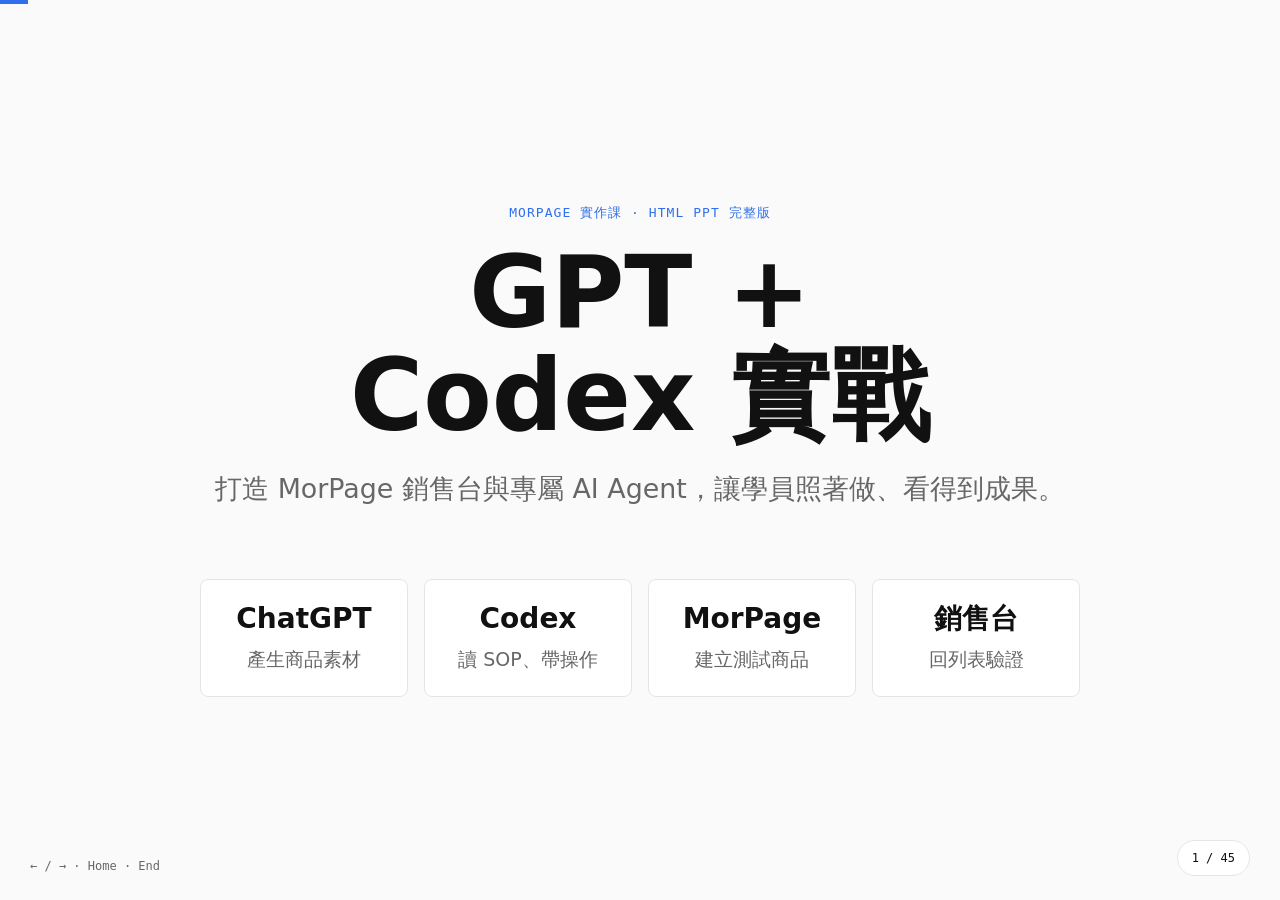
==== index.html @ 39e84d41 "Add MorPage AI agent course deck" ====
<!doctype html>
<html lang="zh-Hant-TW">
<head>
  <meta charset="utf-8" />
  <meta name="viewport" content="width=device-width, initial-scale=1" />
  <title>GPT + Codex 實戰：打造 MorPage 銷售台與專屬 AI Agent</title>
  <style>
    :root {
      --bg: #fafafa;
      --surface: #ffffff;
      --fg: #111111;
      --muted: #676767;
      --border: #e5e5e5;
      --accent: #2f6feb;
      --accent-soft: color-mix(in oklab, var(--accent), transparent 88%);
      --warn: #b45309;
      --warn-soft: #fff7ed;
      --danger: #dc2626;
      --success: #16803a;
      --font-display: "Inter", -apple-system, BlinkMacSystemFont, "Segoe UI", system-ui, sans-serif;
      --font-body: "Inter", -apple-system, BlinkMacSystemFont, "Segoe UI", system-ui, sans-serif;
      --font-mono: ui-monospace, "JetBrains Mono", "SF Mono", Menlo, monospace;
      --ease-standard: cubic-bezier(0.2, 0, 0, 1);
    }

    * { box-sizing: border-box; }
    html, body { margin: 0; height: 100%; }
    body {
      background: var(--bg);
      color: var(--fg);
      font-family: var(--font-body);
      font-size: 18px;
      line-height: 1.5;
      overflow: hidden;
      -webkit-font-smoothing: antialiased;
    }

    h1, h2, h3, p { margin-top: 0; }
    h1, h2, h3 { text-wrap: balance; letter-spacing: 0; }
    p, li { text-wrap: pretty; }

    #deck { position: fixed; inset: 0; }
    .slide {
      position: fixed;
      inset: 0;
      width: 100vw;
      height: 100vh;
      padding: clamp(38px, 5.4vw, 78px) clamp(46px, 6.8vw, 104px);
      display: flex;
      flex-direction: column;
      justify-content: center;
      overflow: hidden;
      background: var(--bg);
      color: var(--fg);
      opacity: 0;
      pointer-events: none;
      transform: translateX(100%);
      transition: transform 260ms var(--ease-standard), opacity 180ms var(--ease-standard);
    }
    .slide.is-active { opacity: 1; pointer-events: auto; transform: translateX(0); z-index: 1; }
    .slide.is-before { transform: translateX(-100%); }
    .slide.dark { background: var(--fg); color: var(--bg); }
    .slide.dark .lead, .slide.dark .muted, .slide.dark li { color: color-mix(in oklab, var(--bg), transparent 20%); }
    .slide.dark .plain-card, .slide.dark .step-box, .slide.dark .teacher-panel { background: color-mix(in oklab, var(--bg), transparent 92%); border-color: color-mix(in oklab, var(--bg), transparent 82%); }
    .slide.dark .plain-card h3, .slide.dark .step-box h3, .slide.dark .teacher-panel h3 { color: var(--bg); }
    .slide.dark .safety-strip { background: color-mix(in oklab, var(--bg), transparent 90%); color: var(--bg); border-color: color-mix(in oklab, var(--bg), transparent 74%); }

    .center { align-items: center; text-align: center; }
    .eyebrow {
      font-family: var(--font-mono);
      font-size: 13px;
      color: var(--accent);
      letter-spacing: 0.08em;
      text-transform: uppercase;
      margin-bottom: 18px;
    }
    .h-hero { font-size: clamp(54px, 7.8vw, 112px); line-height: 1.04; margin: 0 0 20px; font-weight: 760; max-width: 12ch; }
    .h-xl { font-size: clamp(42px, 5.2vw, 70px); line-height: 1.12; margin: 0 0 20px; font-weight: 740; max-width: 18ch; }
    .h-md { font-size: clamp(34px, 4vw, 52px); line-height: 1.16; margin: 0 0 20px; font-weight: 720; max-width: 20ch; }
    .lead { font-size: clamp(21px, 2.1vw, 30px); color: var(--muted); line-height: 1.55; max-width: 58ch; }
    .center .lead { margin-inline: auto; }

    .hero-flow { display: grid; grid-template-columns: repeat(4, minmax(120px, 1fr)); gap: 16px; width: min(880px, 100%); margin-top: 42px; }
    .plain-card, .step-box, .teacher-panel {
      background: var(--surface);
      border: 1px solid var(--border);
      border-radius: 8px;
      padding: 22px;
    }
    .plain-card h3, .step-box h3, .teacher-panel h3 { font-size: 28px; line-height: 1.2; margin-bottom: 10px; }
    .plain-card p, .step-box p, .teacher-panel p { color: var(--muted); margin: 0; font-size: 19px; }

    .three-grid { display: grid; grid-template-columns: repeat(3, minmax(0, 1fr)); gap: 28px; margin-top: 34px; }
    .two-grid { display: grid; grid-template-columns: repeat(2, minmax(0, 1fr)); gap: 34px; margin-top: 34px; }
    .four-grid { display: grid; grid-template-columns: repeat(4, minmax(0, 1fr)); gap: 18px; margin-top: 32px; }
    .flow-list { display: grid; grid-template-columns: repeat(5, minmax(0, 1fr)); gap: 16px; margin-top: 34px; }
    .flow-list .step-box { min-height: 170px; }
    .num { font-family: var(--font-mono); color: var(--accent); font-size: 14px; margin-bottom: 14px; display: block; }

    .screen-layout {
      display: grid;
      grid-template-columns: minmax(0, 1.28fr) minmax(340px, 0.72fr);
      gap: 36px;
      align-items: center;
      min-height: 0;
    }
    .screen-layout.compact { grid-template-columns: minmax(0, 1fr) minmax(340px, 0.86fr); }
    .screenshot-frame {
      background: var(--surface);
      border: 1px solid var(--border);
      border-radius: 8px;
      padding: 12px;
      height: min(72vh, 620px);
      display: flex;
      align-items: center;
      justify-content: center;
      box-shadow: 0 6px 20px color-mix(in oklab, var(--fg), transparent 93%);
      margin: 0;
    }
    .screenshot-frame img { max-width: 100%; max-height: 100%; object-fit: contain; display: block; }
    .teacher-panel { padding: 24px; }
    .teacher-panel h2 { font-size: clamp(30px, 3.4vw, 46px); line-height: 1.15; margin-bottom: 18px; }
    .teach-list { list-style: none; padding: 0; margin: 0; display: grid; gap: 13px; }
    .teach-list li {
      border-top: 1px solid var(--border);
      padding-top: 12px;
      color: var(--muted);
      font-size: 18px;
    }
    .teach-list strong { color: var(--fg); display: block; margin-bottom: 4px; }
    .slide.dark .teach-list strong { color: var(--bg); }
    .teach-list .warn strong { color: var(--warn); }
    .safety-strip {
      margin-top: 18px;
      border: 1px solid color-mix(in oklab, var(--warn), transparent 72%);
      background: var(--warn-soft);
      color: #7c2d12;
      border-radius: 8px;
      padding: 14px 16px;
      font-weight: 700;
    }

    .check-list { display: grid; gap: 14px; margin-top: 28px; max-width: 1000px; }
    .check-list li { list-style: none; border-top: 1px solid var(--border); padding-top: 13px; font-size: clamp(21px, 2.1vw, 29px); }
    .check-list strong { color: var(--accent); margin-right: 10px; font-family: var(--font-mono); font-size: 16px; }
    .quote { font-size: clamp(38px, 5vw, 70px); line-height: 1.16; max-width: 15ch; font-weight: 760; }
    .template-box {
      display: grid;
      grid-template-columns: 0.9fr 1.1fr;
      gap: 32px;
      align-items: start;
      margin-top: 28px;
    }
    .template-code {
      font-family: var(--font-mono);
      white-space: pre-wrap;
      background: var(--surface);
      border: 1px solid var(--border);
      border-radius: 8px;
      padding: 20px;
      font-size: 16px;
      line-height: 1.55;
      max-height: 64vh;
      overflow: hidden;
    }
    .slide.dark .template-code { background: color-mix(in oklab, var(--bg), transparent 92%); border-color: color-mix(in oklab, var(--bg), transparent 82%); color: var(--bg); }
    .notes { display: none; }

    .deck-counter {
      position: fixed;
      right: 30px;
      bottom: 24px;
      z-index: 10;
      background: var(--surface);
      border: 1px solid var(--border);
      border-radius: 999px;
      padding: 8px 14px;
      font-family: var(--font-mono);
      font-size: 12px;
      color: var(--fg);
    }
    .deck-hint {
      position: fixed;
      left: 30px;
      bottom: 25px;
      z-index: 10;
      color: var(--muted);
      font-family: var(--font-mono);
      font-size: 12px;
    }
    .deck-progress {
      position: fixed;
      top: 0;
      left: 0;
      height: 4px;
      width: 0;
      background: var(--accent);
      z-index: 10;
      transition: width 200ms var(--ease-standard);
    }

    @media (max-width: 900px) {
      .slide { padding: 32px 26px 62px; }
      .screen-layout, .screen-layout.compact { grid-template-columns: minmax(0, 1fr) minmax(230px, 0.86fr); gap: 16px; }
      .template-box { grid-template-columns: 1fr; gap: 18px; }
      .screenshot-frame { height: 58vh; }
      .three-grid { grid-template-columns: repeat(3, minmax(0, 1fr)); gap: 12px; }
      .two-grid, .four-grid, .flow-list, .hero-flow { grid-template-columns: repeat(2, minmax(0, 1fr)); gap: 12px; }
      .plain-card, .step-box, .teacher-panel { padding: 16px; }
      .plain-card h3, .step-box h3, .teacher-panel h3 { font-size: 22px; }
      .plain-card p, .step-box p, .teacher-panel p, .teach-list li { font-size: 16px; }
      .lead { font-size: 20px; }
      .h-hero { font-size: 52px; }
      .h-xl { font-size: 40px; }
      .h-md { font-size: 32px; }
    }
    @media (max-width: 620px), (max-height: 680px) {
      .slide { padding: 24px 26px 56px; }
      .eyebrow { margin-bottom: 10px; font-size: 11px; }
      .lead { font-size: 18px; line-height: 1.42; }
      .h-hero { font-size: 44px; line-height: 1.04; }
      .h-xl { font-size: 34px; line-height: 1.1; margin-bottom: 12px; }
      .h-md { font-size: 28px; line-height: 1.12; margin-bottom: 12px; }
      .three-grid, .two-grid, .four-grid, .flow-list, .hero-flow { gap: 10px; margin-top: 16px; }
      .plain-card, .step-box, .teacher-panel { padding: 13px; }
      .plain-card h3, .step-box h3, .teacher-panel h3 { font-size: 20px; margin-bottom: 6px; }
      .plain-card p, .step-box p, .teacher-panel p, .teach-list li { font-size: 14px; line-height: 1.38; }
      .check-list { gap: 8px; margin-top: 14px; }
      .check-list li { font-size: 18px; padding-top: 8px; }
      .template-code { font-size: 13px; line-height: 1.38; padding: 14px; max-height: 52vh; }
      .screen-layout, .screen-layout.compact { grid-template-columns: minmax(0, 1fr) minmax(220px, 0.9fr); gap: 12px; }
      .screenshot-frame { height: 62vh; padding: 8px; }
      .teach-list { gap: 8px; }
      .teach-list li { padding-top: 8px; }
      .safety-strip { margin-top: 10px; padding: 10px 12px; font-size: 14px; }
    }
    @media print {
      body { overflow: visible; }
      .slide { position: relative; opacity: 1; pointer-events: auto; transform: none; page-break-after: always; }
      .deck-counter, .deck-hint, .deck-progress { display: none; }
    }
  </style>
</head>
<body>
  <main id="deck" aria-live="polite"></main>
  <div class="deck-progress" id="deck-progress" aria-hidden="true"></div>
  <div class="deck-counter" id="deck-counter">1 / 45</div>
  <div class="deck-hint">← / → · Home · End</div>

  <script>
    const slides = [
      { kind: "hero", theme: "light center", label: "01 封面", eyebrow: "MorPage 實作課 · HTML PPT 完整版", title: "GPT + Codex 實戰", lead: "打造 MorPage 銷售台與專屬 AI Agent，讓學員照著做、看得到成果。", cards: [["ChatGPT", "產生商品素材"], ["Codex", "讀 SOP、帶操作"], ["MorPage", "建立測試商品"], ["銷售台", "回列表驗證"]], notes: ["先說明這是實作課，不是概念課。", "提醒學員今天會跟著畫面一步步操作。", "把 ChatGPT、Codex、MorPage 的分工先放進腦中。", "轉場到今天不做什麼，避免期待落差。"] },
      { kind: "concept", theme: "light", label: "02 今天不是 AI 初階課", eyebrow: "課程定位", title: "不是重講工具，是把 AI 放進銷售流程。", lead: "主辦方第一堂已教過 AI 基礎、提示詞、生圖、生影片與文件，本堂課要把 AI 放到一個能檢查的工作流程裡。", points: [["不重講基礎", "不再停留在「AI 是什麼」或「怎麼問問題」。"], ["進入實作流程", "用 GPT + Codex 協助完成 MorPage 測試商品流程。"], ["看得到結果", "每段操作都有成功標準，不靠感覺猜。"]], notes: ["降低學員焦慮：不用會寫程式。", "強調今天不是 AI 開發課。", "用「陪你完成流程」取代「學會技術」。", "轉場到今天完成後的成果。"] },
      { kind: "concept", theme: "dark center", label: "03 今天要完成什麼", eyebrow: "三個成果", title: "完成，不只是聽懂。", lead: "課後學員要能登入 Codex、讓 Codex 讀 MorPage SOP、完成一份自己的 Agent 工作流草稿。", points: [["登入 Codex", "知道從哪裡開始，能進到主畫面。"], ["讀 MorPage SOP", "讓 Codex 用腳本引導，而不是自己亂猜。"], ["草擬 Agent 工作流", "把今天流程轉成自己的助理雛形。"]], notes: ["這頁用完成感建立期待。", "三個成果由淺到深：登入、照 SOP、工作流。", "不承諾正式上線或自動成交。", "轉場到 Agent 名詞。"] },
      { kind: "table", theme: "light", label: "04 Agent 是什麼", eyebrow: "車子比喻", title: "先不用記英文，先記角色和工作方式。", rows: [["LLM", "燃料：提供思考與文字能力"], ["Agent", "車子：依任務不同，選不同工作助理"], ["Prompt", "導航：告訴它目的地與限制"], ["Tool", "工具箱：開瀏覽器、讀檔案、做動作"], ["Skill / SOP", "駕駛流程：照步驟，降低出錯"], ["Memory", "交接手冊：記住背景與偏好"], ["MorPage 腳本", "網站操作 SOP：今天實作的路線圖"]], notes: ["這頁不要深入技術。", "可以說我們不是拆引擎，是學會上路。", "MorPage 腳本就是今天的駕駛流程。", "轉場到 ChatGPT 與 Codex 分工。"] },
      { kind: "compare", theme: "light", label: "05 ChatGPT vs Codex", eyebrow: "分工觀念", title: "ChatGPT 像顧問，Codex 像工作助理。", leftTitle: "ChatGPT：幫你想", left: ["商品名稱", "文案與賣點", "銷售頁素材", "回覆草稿"], rightTitle: "Codex：陪你做", right: ["讀 SOP", "整理工作區", "開內建瀏覽器", "照流程驗證"], notes: ["用顧問和助理區分，不講模型細節。", "ChatGPT 先產素材，Codex 帶流程。", "不是哪個比較好，是用途不同。", "轉場到完整路線圖。"] },
      { kind: "flow", theme: "dark", label: "06 完整流程地圖", eyebrow: "今天的路線", title: "從商品想法，到回列表驗證。", steps: [["01", "先產素材", "商品想法 → GPT 產生商品素材。"], ["02", "交給 Codex", "Codex 讀 MorPage SOP，開啟內建瀏覽器。"], ["03", "學員操作", "登入 MorPage，由 Codex 引導建立測試商品。"], ["04", "人工確認", "確認後儲存，回列表驗證。"], ["05", "工作流", "把流程轉成自己的 Agent 草稿。"]], footer: "「追求目標目前不穩定」，本課程不列入正式操作教學。", notes: ["建立安全邊界：今天不是全自動。", "強調每段都要驗證。", "追求目標只提醒，不教操作。", "轉場到 Codex 下載。"] },
      { kind: "action", theme: "light", label: "07 Codex 下載", eyebrow: "操作 01", title: "Codex 下載", img: "01_codex_website_link.png", say: "先確認下載來源。", doText: "打開 Codex 官方下載頁。", success: "看到可下載的安裝檔。", caution: "不要下載來路不明的安裝檔。", notes: ["先讓學員確認網址與下載來源。", "不要急著執行任何不明檔案。", "成功標準是看到下載入口。", "轉場到選擇下載版本。"] },
      { kind: "action", theme: "light", label: "08 下載選擇", eyebrow: "操作 02", title: "選擇 Windows 下載", img: "02_download_choice.png", say: "Windows 學員選 Windows 安裝檔。", doText: "依自己的作業系統選擇下載。", success: "下載列或資料夾出現安裝檔。", caution: "Mac 與 Windows 畫面可能不同，跟自己的電腦選。", notes: ["提醒學員不要跟旁邊同學作業系統混淆。", "老師可口頭補充 Mac 版本差異。", "這頁只求成功下載。", "轉場到執行安裝檔。"] },
      { kind: "action", theme: "light", label: "09 執行安裝檔", eyebrow: "操作 03", title: "下載完成，點選 EXE", img: "03_download_complete_click_exe.png", say: "下載完成後才點安裝檔。", doText: "在瀏覽器下載列或下載資料夾點開 EXE。", success: "看到 Windows 安裝或儲存提示。", caution: "若瀏覽器擋下，先看清楚檔名與來源。", notes: ["這是很多初學者會卡住的地方。", "提醒學員可以從下載資料夾找。", "不要同時重複下載多份。", "轉場到儲存與安裝。"] },
      { kind: "action", theme: "light", label: "10 儲存與安裝", eyebrow: "操作 04", title: "點選存檔，開始安裝", img: "04_save_installer.png", say: "Windows 可能會要求確認存檔。", doText: "按下存檔，接著依畫面啟動安裝。", success: "看到安裝進度或 Codex 啟動畫面。", caution: "若有系統安全提示，先確認名稱再繼續。", notes: ["老師可以巡場協助 Windows 安全提示。", "這頁不用講太多系統設定。", "重點是讓學員完成安裝。", "轉場到安裝中畫面。"] },
      { kind: "action", theme: "light", label: "11 安裝進行中", eyebrow: "操作 05", title: "等待 Codex 安裝完成", img: "06_installing.png", say: "安裝時不要急著重複點。", doText: "等待安裝進度跑完。", success: "Codex 開啟或出現登入頁。", caution: "如果卡太久，再請助教協助檢查。", notes: ["讓學員知道等待是正常的。", "避免有人重複開啟多個安裝程式。", "成功標準是進入 Codex。", "轉場到 OAuth 登入。"] },
      { kind: "action", theme: "light", label: "12 ChatGPT OAuth 登入", eyebrow: "操作 06", title: "用 ChatGPT / OpenAI 帳號登入", img: "07_codex_login_page.png", say: "Codex 使用 ChatGPT / OpenAI 帳號登入。", doText: "點登入，完成 OAuth。", success: "看到 Codex 主畫面或登入成功頁。", caution: "密碼與驗證碼由本人輸入，不交給 AI。", notes: ["強調帳密由本人輸入。", "OAuth 是授權登入，不是把密碼給 Codex。", "若有驗證碼，讓學員自己處理。", "轉場到登入成功。"] },
      { kind: "action", theme: "light", label: "13 登入成功", eyebrow: "操作 07", title: "確認登入完成", img: "10_login_success.png", say: "登入後回到 Codex。", doText: "確認畫面顯示登入成功或可進入主畫面。", success: "能開始輸入第一句指令。", caution: "不要把登入畫面截圖分享給陌生人。", notes: ["這裡給學員一個小休息點。", "確認大家都已進入 Codex。", "下一步才開始說主畫面。", "轉場到 Codex 主畫面。"] },
      { kind: "action", theme: "light", label: "14 Codex 主畫面", eyebrow: "操作 08", title: "認識任務開始的位置", img: "11_codex_main_clean.png", say: "這裡是任務開始的地方。", doText: "輸入第一句測試指令。", success: "Codex 能用繁體中文回覆。", caution: "新聊天、專案、檔案位置要分清楚。", notes: ["把主畫面當成工作桌。", "不要急著介紹所有功能。", "先讓學員完成第一句測試。", "轉場到左側選單。"] },
      { kind: "action", theme: "light", label: "15 左側選單", eyebrow: "操作 09", title: "新聊天、搜尋、外掛、專案", img: "14_left_sidebar.png", say: "左側是管理工作的入口。", doText: "看見新聊天、搜尋、外掛程式、自動化、專案、設定。", success: "知道要開新任務時從哪裡開始。", caution: "今天不深入自動化與追求目標。", notes: ["只介紹和今天相關的入口。", "讓學員知道不是每個功能都要現場學。", "專案與檔案位置後面會用到。", "轉場到模型與速度。"] },
      { kind: "action", theme: "light", label: "16 模型與智慧功能", eyebrow: "操作 10", title: "模型、智慧功能與速度", img: "15_model_reasoning_speed_menu.png", say: "不同任務需要不同思考強度。", doText: "找到模型、智慧功能低/中/高/超高與快速模式。", success: "知道高智慧較慢，快速模式較快。", caution: "現場跟做以穩定與清楚為主，不追求最炫設定。", notes: ["用簡單比喻：思考越深，速度可能越慢。", "初學者不用糾結每個模型差異。", "建議今天用穩定設定。", "轉場到權限。"] },
      { kind: "action", theme: "light", label: "17 權限選擇", eyebrow: "操作 11", title: "權限越高，越需要確認", img: "17_permission_menu.png", say: "權限控制 Codex 能做多少事。", doText: "理解預設權限、自動審核、完整存取權的差異。", success: "知道哪些操作要停下來確認。", caution: "正式金流、刪除、匯出、真實訂單都不能自動放行。", safety: "高風險操作三原則：先停、先看、先確認。", notes: ["這頁是安全核心。", "權限不是越高越好，而是越要看清楚。", "請學員一起念安全三原則。", "轉場到追求目標限制。"] },
      { kind: "action", theme: "light", label: "18 追求目標不列入", eyebrow: "穩定性提醒", title: "追求目標目前不穩定", img: "33_goal_toggle_unavailable_or_unstable.png", say: "這個功能目前不列入正式操作教學。", doText: "今天改用聊天指令，把完整任務寫清楚。", success: "知道不用在現場設定追求目標。", caution: "若畫面出現「無法設定目標」，不要卡在這裡。", safety: "追求目標目前不穩定，不列入正式操作教學。", notes: ["把可能卡關的點先排除。", "不是學員做錯，是功能不穩定。", "我們用更穩的聊天指令完成任務。", "轉場到附加檔案。"] },
      { kind: "action", theme: "light", label: "19 新增照片和檔案", eyebrow: "操作 12", title: "先找到 MorPage SOP 檔案", img: "morpage_sop_desktop_file.png", say: "這個檔案就是今天要交給 Codex 的操作腳本。", doText: "在桌面或課堂資料夾找到「龍騰學院-MorPage-Codex-唯一整合版」。", success: "確認檔名正確，準備附加到 Codex。", caution: "只附加課堂提供的 MorPage SOP，不附加私人資料。", notes: ["這是從聊天變成工作流程的關鍵。", "先讓學員認得桌面上的 SOP 檔案。", "提醒不要亂附加個人檔案。", "轉場到選取腳本。"] },
      { kind: "action", theme: "light", label: "20 MorPage SOP 附加", eyebrow: "操作 13", title: "選取 MorPage SOP 腳本", img: "24_select_morpage_script_file.png", say: "MorPage SOP 是今天的網站操作路線圖。", doText: "在檔案視窗選取 MorPage 腳本。", success: "檔案附加到聊天框。", caution: "不要把客戶名單、訂單或個資檔案一起附上。", notes: ["明確說 MorPage SOP 附加的目的。", "SOP 讓 Codex 有固定步驟可跟。", "私人資料不要附上。", "轉場到送出檔案。"] },
      { kind: "action", theme: "light", label: "21 檔案附加後送出", eyebrow: "操作 14", title: "讓 Codex 讀取 SOP", img: "25_file_attached_processing.png", say: "檔案附加後要送出，Codex 才能讀。", doText: "確認檔案在聊天框，按送出。", success: "Codex 開始讀取或整理腳本。", caution: "若沒看到檔名，先不要送出。", notes: ["這頁處理初學者常見錯誤：選了但沒附上。", "讓學員確認檔名。", "成功是 Codex 開始回應腳本內容。", "轉場到輸入任務指令。"] },
      { kind: "prompt", theme: "dark", label: "22 輸入引導網站指令", eyebrow: "請學員貼上", title: "請引導我操作網站", code: "請根據這份 MorPage 操作腳本，引導我操作網站。\n請使用 Codex 內建瀏覽器開啟 MorPage 後台。\n所有儲存、刪除、匯出、正式金流、真實訂單處理前，都要先停下來讓我確認。", notes: ["這段指令是今天的安全護欄。", "一定要講出高風險操作前停下來。", "學員可以直接貼上，不需要自己改寫。", "轉場到內建瀏覽器。"] },
      { kind: "action", theme: "light", label: "23 Codex 讀取腳本", eyebrow: "操作 15", title: "確認 Codex 已讀到腳本", img: "29_attached_file_full_access_prompt.png", say: "Codex 會先理解 SOP，再開始操作。", doText: "看 Codex 是否摘要或提出下一步。", success: "Codex 能說出 MorPage 操作方向。", caution: "如果它想做高風險操作，先停下來確認。", notes: ["讓學員知道 Codex 不是直接亂按。", "讀檔後會先理解任務。", "若要求權限，先看清楚。", "轉場到開啟內建瀏覽器。"] },
      { kind: "action", theme: "light", label: "24 Codex 內建瀏覽器", eyebrow: "操作 16", title: "開啟 MorPage 後台", img: "30_morpage_open_in_codex_browser.png", say: "Codex 內建瀏覽器讓 AI 能看同一個網站畫面。", doText: "讓 Codex 開啟 MorPage 後台。", success: "MorPage 頁面出現在 Codex 右側或瀏覽器區。", caution: "登入帳密仍由本人輸入。", notes: ["強調這和一般 ChatGPT 最大差異之一。", "Codex 可以看流程，但帳密不給 AI。", "確認 MorPage 畫面已開。", "轉場到登入。"] },
      { kind: "action", theme: "light", label: "25 MorPage 登入", eyebrow: "MorPage 01", title: "登入 MorPage 後台", img: "34_morpage_login_page.png", say: "這一步由學員本人操作。", doText: "輸入帳號、密碼與必要驗證。", success: "成功進入 MorPage 後台。", caution: "密碼、驗證碼、雙重驗證不可交給 AI。", notes: ["這頁要講慢一點。", "帳密屬於安全邊界。", "Codex 可以提醒流程，但不能代填密碼。", "轉場到選擇商店。"] },
      { kind: "action", theme: "light", label: "26 選擇商店", eyebrow: "MorPage 02", title: "選擇今天使用的商店", img: "35_morpage_select_shop.png", say: "先確認進入的是課堂測試商店。", doText: "選擇指定商店。", success: "看到該商店的管理功能。", caution: "不要進到正式營運店做測試。", notes: ["確認商店名稱很重要。", "如果學員有多個商店，要選測試用。", "正式店不要做測試商品。", "轉場到商品管理。"] },
      { kind: "action", theme: "light", label: "27 商品管理入口", eyebrow: "MorPage 03", title: "進入商品管理", img: "36_morpage_product_menu_or_list.png", say: "商品管理是建立銷售台的第一個入口。", doText: "在選單找到商品管理或商品列表。", success: "看到商品列表或新增商品按鈕。", caution: "不要刪除既有商品。", notes: ["讓學員先找到入口，不急著填資料。", "若畫面不同，以商品管理或列表為關鍵字。", "刪除功能完全不碰。", "轉場到新增商品。"] },
      { kind: "prompt", theme: "dark", label: "28 測試商品資料", eyebrow: "請學員貼上", title: "建立一個測試商品", code: "商品編號：PHYS-001\n商品名稱：質感木紋桌面收納盒\n商品副標題：讓桌面更整齊，文具、小物與日常用品一盒收好\n商品說明：適合放置筆、便利貼、鑰匙、遙控器等桌面小物，木紋外觀簡約耐看，適合辦公桌、書桌與玄關使用。\n規格名稱：顏色\n規格選項：淺木色、深木色\n售價：680\n原價：880\n淺木色庫存：20\n深木色庫存：15\n請先填入資料，不要直接儲存。儲存前請摘要即將送出的欄位，等我確認。", notes: ["這段是商品上架練習資料。", "強調測試商品，不碰正式金流。", "最後兩句是安全重點：先填，不直接儲存。", "轉場到基本資料。"] },
      { kind: "action", theme: "light", label: "29 商品基本資料", eyebrow: "MorPage 04", title: "填商品基本資料", img: "38_morpage_product_basic_fields.png", say: "先填最容易檢查的欄位。", doText: "填商品編號、名稱、副標題與基本分類欄位。", success: "商品基本資料與提示詞一致。", caution: "不要把正式品牌或客戶資料當測試資料。", notes: ["商品基本資料是第一個檢查點。", "讓 Codex 填資料後，學員自己看一次。", "若欄位名稱不同，以內容對應為主。", "轉場到圖片與說明。"] },
      { kind: "action", theme: "light", label: "30 圖片與說明", eyebrow: "MorPage 05", title: "商品圖片與說明", img: "41_morpage_product_image_and_description.png", say: "圖片由學員手動上傳，AI 不代處理私人素材。", doText: "手動上傳測試圖片，填商品說明。", success: "圖片顯示正常，說明文字清楚。", caution: "不要上傳含個資、授權不明或正式素材。", notes: ["圖片是安全與授權敏感點。", "AI 可以提醒位置，但學員自己選檔。", "商品說明要能讓客戶看懂。", "轉場到規格欄位。"] },
      { kind: "action", theme: "light", label: "31 規格設定", eyebrow: "MorPage 06", title: "建立規格名稱", img: "38b_morpage_product_spec_fields.png", say: "規格讓客戶能選擇商品變體。", doText: "輸入規格名稱：顏色。", success: "畫面出現顏色規格欄位。", caution: "規格名稱要短、清楚、客戶看得懂。", notes: ["先填規格名稱，不急著填價格。", "顏色是簡單好理解的範例。", "讓學員知道規格會影響庫存。", "轉場到規格選項。"] },
      { kind: "action", theme: "light", label: "32 規格選項", eyebrow: "MorPage 07", title: "填規格選項", img: "38c_morpage_product_variation_option.png", say: "每個選項都要能對應到價格與庫存。", doText: "輸入淺木色、深木色。", success: "兩個選項都出現在規格清單。", caution: "不要建立過多選項，初學練習先簡單。", notes: ["規格選項要和前面商品資料一致。", "若系統要求新增一列，依畫面操作。", "確認兩個選項都存在。", "轉場到價格庫存。"] },
      { kind: "action", theme: "light", label: "33 價格庫存", eyebrow: "MorPage 08", title: "填價格與庫存", img: "39_40_morpage_price_and_stock_fields.png", say: "價格與庫存是儲存前一定要核對的欄位。", doText: "填售價 680、原價 880、庫存 20 與 15。", success: "每個規格都有正確價格與庫存。", caution: "正式商品價格不可由 AI 自動決定。", notes: ["價格是高風險欄位之一。", "測試資料可以跟做，正式商品要人工確認。", "提醒不要少填某個規格庫存。", "轉場到儲存前確認。"] },
      { kind: "action", theme: "light", label: "34 儲存前人工確認", eyebrow: "MorPage 09", title: "儲存前請 Codex 摘要", img: "42_morpage_save_button_with_codex_confirmation.png", say: "按儲存前一定要停下來。", doText: "請 Codex 摘要即將送出的欄位，再由學員確認。", success: "摘要內容與畫面欄位一致。", caution: "未確認前不要按儲存。", safety: "高風險操作三原則：先停、先看、先確認。", notes: ["這是整堂課最重要的安全動作。", "讓學員養成送出前摘要。", "老師可示範如何讀摘要。", "轉場到列表驗證。"] },
      { kind: "action", theme: "light", label: "35 儲存後列表驗證", eyebrow: "MorPage 10", title: "回列表驗證", img: "45_morpage_product_list_verify.png", say: "完成不是按儲存，而是儲存後能驗證。", doText: "回到商品列表，搜尋或查看測試商品。", success: "看到商品名稱、編號、價格或狀態正確。", caution: "如果找不到商品，先檢查是否真的儲存成功。", notes: ["把驗證當成工作流程的一部分。", "不是做完就關掉。", "列表上能看到才算完成。", "轉場到銷售頁管理入口。"] },
      { kind: "action", theme: "light", label: "36 銷售頁管理入口", eyebrow: "MorPage 11", title: "找到銷售頁管理", img: "46_morpage_sales_page_management.png", say: "銷售台不只商品，還要知道銷售頁入口。", doText: "在後台找到銷售頁管理。", success: "看到銷售頁列表或管理入口。", caution: "今天只看入口，不填銷售頁表單。", notes: ["這頁延伸銷售台概念。", "不進入複雜銷售頁表單。", "讓學員知道下一步在哪裡。", "轉場到建立入口。"] },
      { kind: "action", theme: "light", label: "37 建立銷售頁入口", eyebrow: "MorPage 12", title: "看到建立銷售頁按鈕", img: "47_morpage_sales_page_create_button.png", say: "確認入口存在即可。", doText: "找到新增或建立銷售頁按鈕。", success: "知道未來要從哪裡建立銷售頁。", caution: "不使用銷售頁表單截圖 48，不在本堂細填。", notes: ["這頁明確說今天跳過表單。", "避免課程時間被新流程拉走。", "把重點拉回商品上架與驗證。", "轉場到檢查清單。"] },
      { kind: "check", theme: "dark", label: "38 MorPage 銷售台檢查清單", eyebrow: "驗證清單", title: "商品存在，不代表銷售台已準備好。", items: ["商品是否已建立", "商品名稱與編號是否正確", "圖片是否需要人工確認", "商品說明是否清楚", "規格是否完整", "價格與庫存是否正確", "是否需要建立銷售頁", "哪些地方上架前一定要人工確認"], notes: ["這頁把操作轉成檢查表。", "讓學員知道銷售台是一組流程。", "每項都可以請 Codex 協助檢查。", "轉場到 AI 可以做什麼。"] },
      { kind: "check", theme: "light", label: "39 AI 可以協助", eyebrow: "能力邊界", title: "AI 最適合協助流程，不是替你亂按。", items: ["開頁面與找入口", "引導流程與填測試資料", "檢查欄位是否漏填", "摘要即將送出的內容", "儲存後讀回驗證", "整理下一次可重複使用的 SOP"], notes: ["讓學員看到 AI 的實用價值。", "重點是會停、會問、會驗證。", "AI 不是拿來亂點網站。", "轉場到不能交給 AI 的事。"] },
      { kind: "check", theme: "light", label: "40 一定要人工確認", eyebrow: "安全邊界", title: "這些事，不交給 AI 自動處理。", items: ["密碼與驗證碼", "正式金流設定", "正式刪除與正式匯出", "真實訂單處理", "客戶個資下載", "法律、稅務與合約判斷", "未確認的對外公開內容"], footer: "高風險操作三原則：先停、先看、先確認。", notes: ["這頁需要重複安全邊界。", "正式金流、刪除、匯出都不能放行。", "客戶個資要特別提醒。", "轉場到 Agent 工作流。"] },
      { kind: "concept", theme: "dark", label: "41 專屬 AI Agent 工作流", eyebrow: "第二大段", title: "不是開發 Agent，而是設計你的任務流程。", lead: "把工作拆成輸入、SOP、AI 可以做的事、AI 不能做的事、人工確認點與最後輸出。", points: [["商品上架 Agent", "協助整理商品素材、填測試欄位、儲存前摘要。"], ["銷售頁檢查 Agent", "依清單檢查文字、圖片、價格、CTA。"], ["客戶回覆 Agent", "整理訊息、草擬回覆，但不自動送出。"]], notes: ["把焦點從工具轉成流程設計。", "學員不用會開發。", "只要能描述任務，AI 就比較能幫忙。", "轉場到更多範例。"] },
      { kind: "concept", theme: "light", label: "42 Agent 範例方向", eyebrow: "可選題目", title: "從你每天重複做的工作開始。", lead: "不要一開始就做很大的全自動系統，先選一個小而常發生的流程。", points: [["社群內容 Agent", "把商品賣點轉成貼文、短影音腳本與標題。"], ["課程招生 Agent", "整理課程亮點、FAQ、私訊回覆草稿。"], ["行政整理 Agent", "整理文件、會議記錄、待辦清單。"], ["收支整理輔助 Agent", "協助分類資料，但不做稅務判斷。"]], notes: ["鼓勵學員選小流程。", "每個範例都要有人工確認。", "不要一開始追求全自動。", "轉場到模板。"] },
      { kind: "template", theme: "light", label: "43 Agent 工作流模板", eyebrow: "學員填寫", title: "我的專屬 AI Agent 工作流", code: "# Agent 名稱\n\n## 它主要幫我完成什麼任務\n\n## 我會提供哪些資料\n\n## 它要照什麼 SOP 做事\n\n## 它可以幫我做什麼\n\n## 它不能幫我做什麼\n\n## 哪些地方一定要人工確認\n\n## 最後輸出格式", notes: ["這頁就是學員要填的模板。", "可以先填一個最小版本。", "一定要填不能做什麼與人工確認。", "轉場到實作時間。"] },
      { kind: "check", theme: "dark", label: "44 學員實作時間與常見卡關", eyebrow: "現場操作", title: "卡住時，先回到流程。", items: ["找不到檔案：回到工作區或下載資料夾", "Codex 沒讀到 SOP：確認檔案有附加並送出", "MorPage 畫面不同：找同義入口，例如商品管理、商品列表", "不確定能不能按：先停下來問老師", "儲存後找不到：回列表搜尋商品名稱或編號"], notes: ["這頁是助教巡場時的共同語言。", "把卡關分成檔案、SOP、頁面、權限、驗證。", "不確定就停，這是正確行為。", "轉場到成果檢查表。"] },
      { kind: "check", theme: "light", label: "45 今日成果檢查表", eyebrow: "收尾", title: "今天完成什麼？", items: ["能登入 Codex", "能說出 ChatGPT 與 Codex 差異", "能附加 MorPage SOP 腳本", "能讓 Codex 引導操作 MorPage", "完成測試商品建立流程", "知道哪些操作不能交給 AI", "完成一份自己的 Agent 工作流草稿"], footer: "回家作業：選一個自己的重複工作，把它寫成 Agent 工作流模板。", notes: ["用檢查表收斂成果。", "提醒大家今天已經完成一個流程。", "回家作業要小而具體。", "最後再次提醒安全三原則。"] }
    ];

    function esc(text) {
      return String(text ?? "").replace(/[&<>"']/g, c => ({ "&": "&amp;", "<": "&lt;", ">": "&gt;", "\"": "&quot;", "'": "&#39;" }[c]));
    }
    function notesHtml(notes) {
      return `<aside class="notes">${(notes || []).map(line => `<p>${esc(line)}</p>`).join("")}</aside>`;
    }
    function cardGrid(cards) {
      return `<div class="hero-flow">${cards.map(([h, p]) => `<div class="plain-card"><h3>${esc(h)}</h3><p>${esc(p)}</p></div>`).join("")}</div>`;
    }
    function pointsGrid(points) {
      const klass = points.length === 4 ? "four-grid" : points.length === 2 ? "two-grid" : "three-grid";
      return `<div class="${klass}">${points.map(([h, p]) => `<div class="plain-card"><h3>${esc(h)}</h3><p>${esc(p)}</p></div>`).join("")}</div>`;
    }
    function slideInner(s) {
      if (s.kind === "hero") {
        return `<p class="eyebrow">${esc(s.eyebrow)}</p><h1 class="h-hero">${esc(s.title)}</h1><p class="lead">${esc(s.lead)}</p>${cardGrid(s.cards || [])}`;
      }
      if (s.kind === "concept") {
        return `<p class="eyebrow">${esc(s.eyebrow)}</p><h2 class="h-xl">${esc(s.title)}</h2><p class="lead">${esc(s.lead)}</p>${pointsGrid(s.points || [])}`;
      }
      if (s.kind === "table") {
        return `<p class="eyebrow">${esc(s.eyebrow)}</p><h2 class="h-md">${esc(s.title)}</h2><div class="check-list">${s.rows.map(([h, p], i) => `<li><strong>${String(i + 1).padStart(2, "0")}</strong>${esc(h)}：${esc(p)}</li>`).join("")}</div>`;
      }
      if (s.kind === "compare") {
        return `<p class="eyebrow">${esc(s.eyebrow)}</p><h2 class="h-md">${esc(s.title)}</h2><div class="two-grid"><div class="plain-card"><h3>${esc(s.leftTitle)}</h3><ul>${s.left.map(x => `<li>${esc(x)}</li>`).join("")}</ul></div><div class="plain-card"><h3>${esc(s.rightTitle)}</h3><ul>${s.right.map(x => `<li>${esc(x)}</li>`).join("")}</ul></div></div>`;
      }
      if (s.kind === "flow") {
        return `<p class="eyebrow">${esc(s.eyebrow)}</p><h2 class="h-md">${esc(s.title)}</h2><div class="flow-list">${s.steps.map(([n, h, p]) => `<div class="step-box"><span class="num">${esc(n)}</span><h3>${esc(h)}</h3><p>${esc(p)}</p></div>`).join("")}</div>${s.footer ? `<div class="safety-strip">${esc(s.footer)}</div>` : ""}`;
      }
      if (s.kind === "action") {
        return `<div class="screen-layout"><figure class="screenshot-frame"><img src="assets/screenshots/${esc(s.img)}" alt="${esc(s.title)}截圖" /></figure><div class="teacher-panel"><p class="eyebrow">${esc(s.eyebrow)}</p><h2>${esc(s.title)}</h2><ul class="teach-list"><li><strong>老師說</strong><span>${esc(s.say)}</span></li><li><strong>學員做</strong><span>${esc(s.doText)}</span></li><li><strong>成功標準</strong><span>${esc(s.success)}</span></li><li class="warn"><strong>注意事項</strong><span>${esc(s.caution)}</span></li></ul>${s.safety ? `<div class="safety-strip">${esc(s.safety)}</div>` : ""}</div></div>`;
      }
      if (s.kind === "prompt" || s.kind === "template") {
        return `<p class="eyebrow">${esc(s.eyebrow)}</p><h2 class="h-md">${esc(s.title)}</h2><div class="template-box"><p class="lead">${s.kind === "prompt" ? "請學員直接貼上或依自己的商品資料替換。重點是把限制寫清楚。" : "請學員照模板填寫，先完成一個可交辦、可檢查的小流程。"}</p><pre class="template-code">${esc(s.code)}</pre></div>`;
      }
      if (s.kind === "check") {
        return `<p class="eyebrow">${esc(s.eyebrow)}</p><h2 class="h-md">${esc(s.title)}</h2><ul class="check-list">${s.items.map((x, i) => `<li><strong>${String(i + 1).padStart(2, "0")}</strong>${esc(x)}</li>`).join("")}</ul>${s.footer ? `<div class="safety-strip">${esc(s.footer)}</div>` : ""}`;
      }
      return "";
    }

    const deck = document.getElementById("deck");
    deck.innerHTML = slides.map((s, i) => {
      const classes = ["slide"].concat((s.theme || "light").split(" "));
      return `<section class="${classes.join(" ")}" data-screen-label="${esc(s.label)}" aria-hidden="true">${slideInner(s)}${notesHtml(s.notes)}</section>`;
    }).join("");

    (function () {
      const els = Array.from(document.querySelectorAll(".slide"));
      const counter = document.getElementById("deck-counter");
      const progress = document.getElementById("deck-progress");
      const KEY = "morpage-full-deck-pos";
      let active = 0;
      function setActive(i) {
        active = Math.max(0, Math.min(els.length - 1, i));
        els.forEach((slide, index) => {
          slide.classList.toggle("is-active", index === active);
          slide.classList.toggle("is-before", index < active);
          slide.setAttribute("aria-hidden", index === active ? "false" : "true");
        });
        counter.textContent = `${active + 1} / ${els.length}`;
        progress.style.width = `${((active + 1) / els.length) * 100}%`;
        try { localStorage.setItem(KEY, String(active)); } catch (_) {}
      }
      function onKey(e) {
        const t = e.target;
        if (t && (t.tagName === "INPUT" || t.tagName === "TEXTAREA")) return;
        if (e.key === "ArrowRight" || e.key === " " || e.key === "PageDown") { e.preventDefault(); setActive(active + 1); }
        else if (e.key === "ArrowLeft" || e.key === "PageUp") { e.preventDefault(); setActive(active - 1); }
        else if (e.key === "Home") { e.preventDefault(); setActive(0); }
        else if (e.key === "End") { e.preventDefault(); setActive(els.length - 1); }
      }
      window.addEventListener("keydown", onKey, true);
      document.body.setAttribute("tabindex", "-1");
      document.body.style.outline = "none";
      document.addEventListener("mousedown", () => { try { window.focus(); document.body.focus({ preventScroll: true }); } catch (_) {} });
      try {
        const saved = parseInt(localStorage.getItem(KEY) || "0", 10);
        setActive(Number.isFinite(saved) ? saved : 0);
      } catch (_) {
        setActive(0);
      }
    })();
  </script>
</body>
</html>
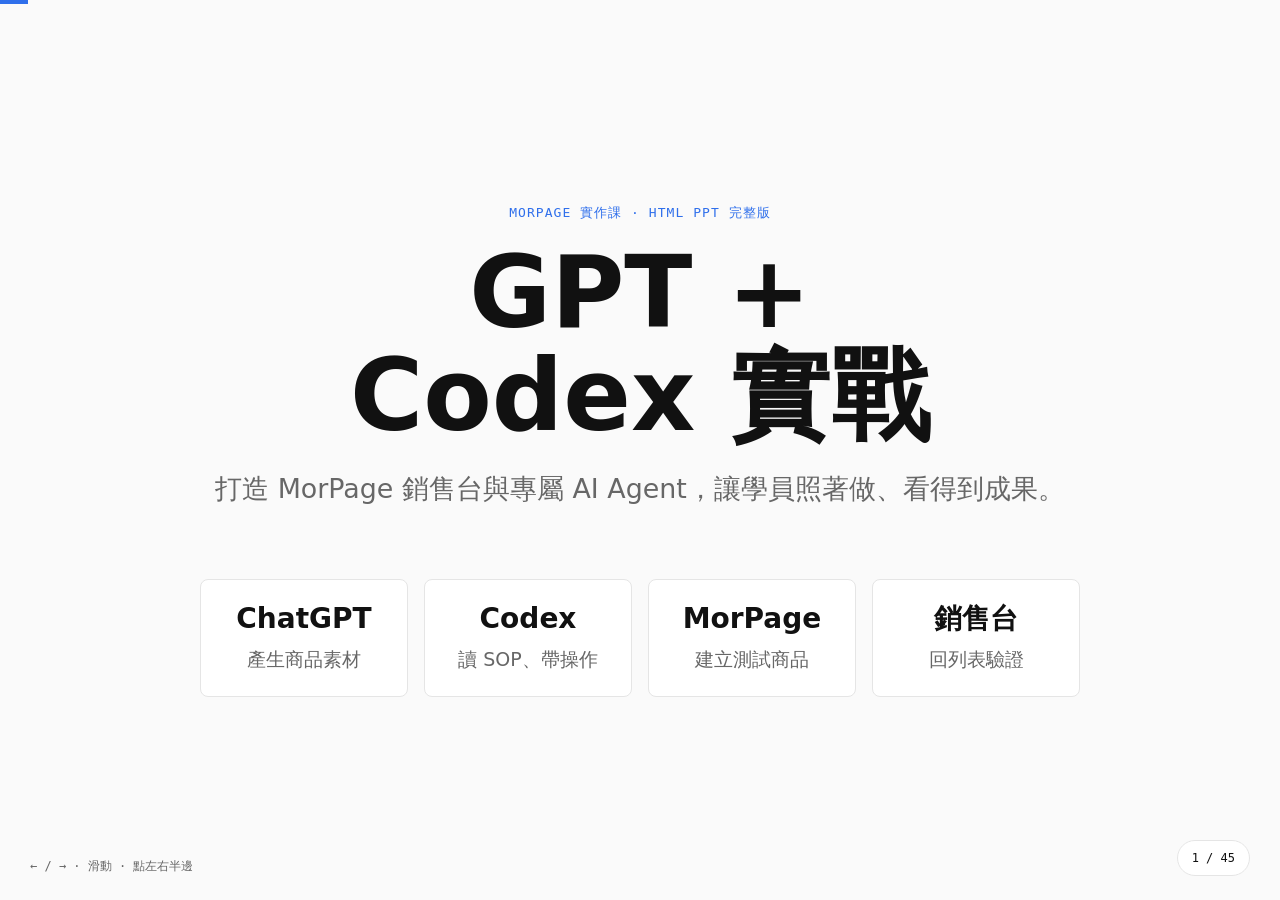
==== commit b87e8ea5: "Add mobile swipe navigation" ====
--- a/index.html
+++ b/index.html
@@ -32,6 +32,8 @@
       font-size: 18px;
       line-height: 1.5;
       overflow: hidden;
+      touch-action: manipulation;
+      user-select: none;
       -webkit-font-smoothing: antialiased;
     }
 
@@ -245,7 +247,7 @@
   <main id="deck" aria-live="polite"></main>
   <div class="deck-progress" id="deck-progress" aria-hidden="true"></div>
   <div class="deck-counter" id="deck-counter">1 / 45</div>
-  <div class="deck-hint">← / → · Home · End</div>
+  <div class="deck-hint">← / → · 滑動 · 點左右半邊</div>
 
   <script>
     const slides = [
@@ -368,7 +370,41 @@
         else if (e.key === "Home") { e.preventDefault(); setActive(0); }
         else if (e.key === "End") { e.preventDefault(); setActive(els.length - 1); }
       }
+      let touchStartX = 0;
+      let touchStartY = 0;
+      let touchStartTime = 0;
+      function beginTouch(x, y) {
+        touchStartX = x;
+        touchStartY = y;
+        touchStartTime = Date.now();
+      }
+      function finishTouch(x, y) {
+        const dx = x - touchStartX;
+        const dy = y - touchStartY;
+        const elapsed = Date.now() - touchStartTime;
+        if (Math.abs(dx) > 46 && Math.abs(dx) > Math.abs(dy) * 1.25) {
+          setActive(active + (dx < 0 ? 1 : -1));
+          return;
+        }
+        if (Math.abs(dx) < 12 && Math.abs(dy) < 12 && elapsed < 420) {
+          setActive(active + (x > window.innerWidth / 2 ? 1 : -1));
+        }
+      }
       window.addEventListener("keydown", onKey, true);
+      window.addEventListener("touchstart", (e) => {
+        if (e.touches.length === 1) beginTouch(e.touches[0].clientX, e.touches[0].clientY);
+      }, { passive: true });
+      window.addEventListener("touchend", (e) => {
+        if (e.changedTouches.length === 1) finishTouch(e.changedTouches[0].clientX, e.changedTouches[0].clientY);
+      }, { passive: true });
+      window.addEventListener("pointerdown", (e) => {
+        if (e.pointerType === "mouse" && e.button !== 0) return;
+        beginTouch(e.clientX, e.clientY);
+      }, true);
+      window.addEventListener("pointerup", (e) => {
+        if (e.pointerType === "mouse" && e.button !== 0) return;
+        finishTouch(e.clientX, e.clientY);
+      }, true);
       document.body.setAttribute("tabindex", "-1");
       document.body.style.outline = "none";
       document.addEventListener("mousedown", () => { try { window.focus(); document.body.focus({ preventScroll: true }); } catch (_) {} });
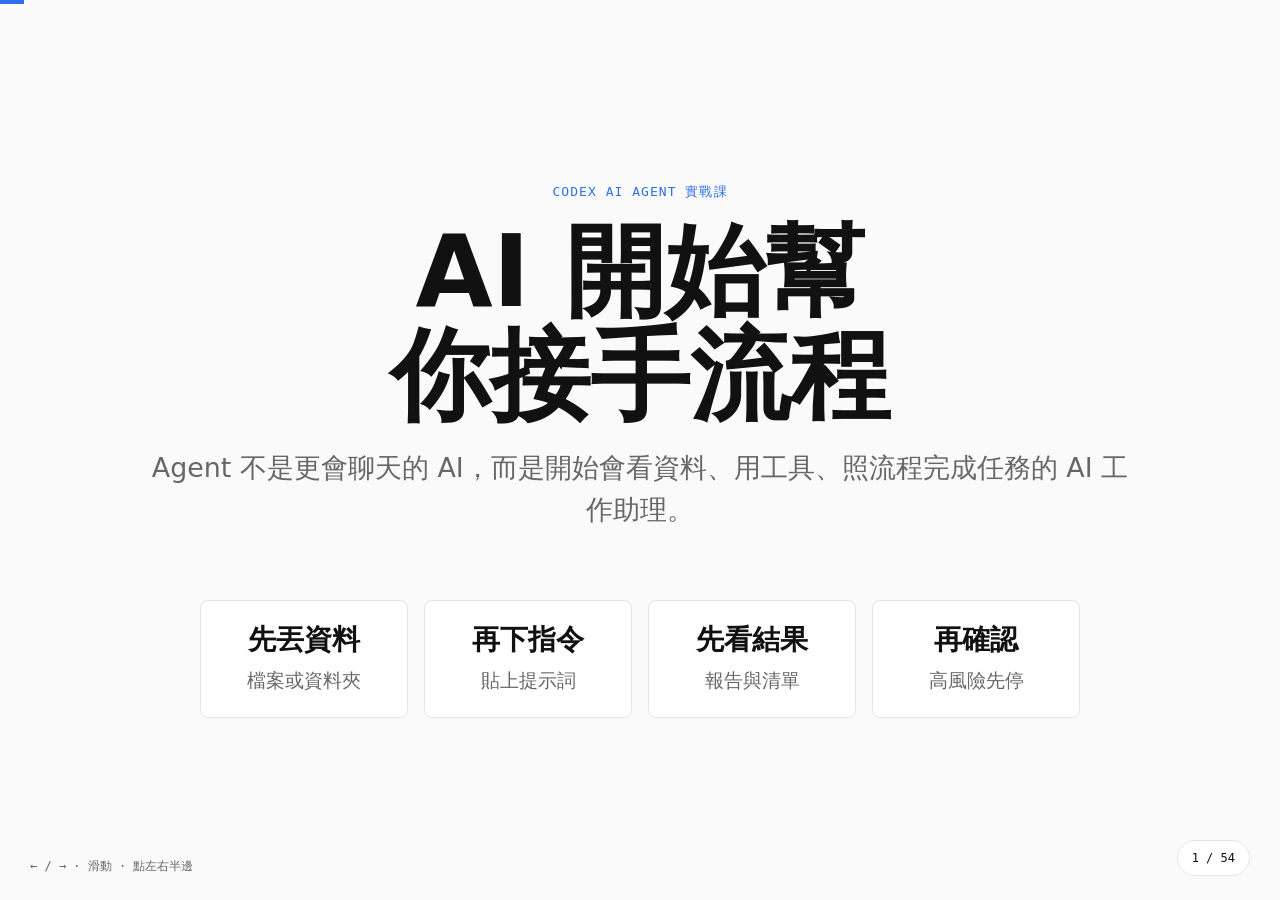
==== commit 931c9432: "Update Codex AI Agent course deck" ====
--- a/index.html
+++ b/index.html
@@ -3,7 +3,7 @@
 <head>
   <meta charset="utf-8" />
   <meta name="viewport" content="width=device-width, initial-scale=1" />
-  <title>GPT + Codex 實戰：打造 MorPage 銷售台與專屬 AI Agent</title>
+  <title>Codex AI Agent 電腦工作助理實戰</title>
   <style>
     :root {
       --bg: #fafafa;
@@ -251,52 +251,1087 @@
 
   <script>
     const slides = [
-      { kind: "hero", theme: "light center", label: "01 封面", eyebrow: "MorPage 實作課 · HTML PPT 完整版", title: "GPT + Codex 實戰", lead: "打造 MorPage 銷售台與專屬 AI Agent，讓學員照著做、看得到成果。", cards: [["ChatGPT", "產生商品素材"], ["Codex", "讀 SOP、帶操作"], ["MorPage", "建立測試商品"], ["銷售台", "回列表驗證"]], notes: ["先說明這是實作課，不是概念課。", "提醒學員今天會跟著畫面一步步操作。", "把 ChatGPT、Codex、MorPage 的分工先放進腦中。", "轉場到今天不做什麼，避免期待落差。"] },
-      { kind: "concept", theme: "light", label: "02 今天不是 AI 初階課", eyebrow: "課程定位", title: "不是重講工具，是把 AI 放進銷售流程。", lead: "主辦方第一堂已教過 AI 基礎、提示詞、生圖、生影片與文件，本堂課要把 AI 放到一個能檢查的工作流程裡。", points: [["不重講基礎", "不再停留在「AI 是什麼」或「怎麼問問題」。"], ["進入實作流程", "用 GPT + Codex 協助完成 MorPage 測試商品流程。"], ["看得到結果", "每段操作都有成功標準，不靠感覺猜。"]], notes: ["降低學員焦慮：不用會寫程式。", "強調今天不是 AI 開發課。", "用「陪你完成流程」取代「學會技術」。", "轉場到今天完成後的成果。"] },
-      { kind: "concept", theme: "dark center", label: "03 今天要完成什麼", eyebrow: "三個成果", title: "完成，不只是聽懂。", lead: "課後學員要能登入 Codex、讓 Codex 讀 MorPage SOP、完成一份自己的 Agent 工作流草稿。", points: [["登入 Codex", "知道從哪裡開始，能進到主畫面。"], ["讀 MorPage SOP", "讓 Codex 用腳本引導，而不是自己亂猜。"], ["草擬 Agent 工作流", "把今天流程轉成自己的助理雛形。"]], notes: ["這頁用完成感建立期待。", "三個成果由淺到深：登入、照 SOP、工作流。", "不承諾正式上線或自動成交。", "轉場到 Agent 名詞。"] },
-      { kind: "table", theme: "light", label: "04 Agent 是什麼", eyebrow: "車子比喻", title: "先不用記英文，先記角色和工作方式。", rows: [["LLM", "燃料：提供思考與文字能力"], ["Agent", "車子：依任務不同，選不同工作助理"], ["Prompt", "導航：告訴它目的地與限制"], ["Tool", "工具箱：開瀏覽器、讀檔案、做動作"], ["Skill / SOP", "駕駛流程：照步驟，降低出錯"], ["Memory", "交接手冊：記住背景與偏好"], ["MorPage 腳本", "網站操作 SOP：今天實作的路線圖"]], notes: ["這頁不要深入技術。", "可以說我們不是拆引擎，是學會上路。", "MorPage 腳本就是今天的駕駛流程。", "轉場到 ChatGPT 與 Codex 分工。"] },
-      { kind: "compare", theme: "light", label: "05 ChatGPT vs Codex", eyebrow: "分工觀念", title: "ChatGPT 像顧問，Codex 像工作助理。", leftTitle: "ChatGPT：幫你想", left: ["商品名稱", "文案與賣點", "銷售頁素材", "回覆草稿"], rightTitle: "Codex：陪你做", right: ["讀 SOP", "整理工作區", "開內建瀏覽器", "照流程驗證"], notes: ["用顧問和助理區分，不講模型細節。", "ChatGPT 先產素材，Codex 帶流程。", "不是哪個比較好，是用途不同。", "轉場到完整路線圖。"] },
-      { kind: "flow", theme: "dark", label: "06 完整流程地圖", eyebrow: "今天的路線", title: "從商品想法，到回列表驗證。", steps: [["01", "先產素材", "商品想法 → GPT 產生商品素材。"], ["02", "交給 Codex", "Codex 讀 MorPage SOP，開啟內建瀏覽器。"], ["03", "學員操作", "登入 MorPage，由 Codex 引導建立測試商品。"], ["04", "人工確認", "確認後儲存，回列表驗證。"], ["05", "工作流", "把流程轉成自己的 Agent 草稿。"]], footer: "「追求目標目前不穩定」，本課程不列入正式操作教學。", notes: ["建立安全邊界：今天不是全自動。", "強調每段都要驗證。", "追求目標只提醒，不教操作。", "轉場到 Codex 下載。"] },
-      { kind: "action", theme: "light", label: "07 Codex 下載", eyebrow: "操作 01", title: "Codex 下載", img: "01_codex_website_link.png", say: "先確認下載來源。", doText: "打開 Codex 官方下載頁。", success: "看到可下載的安裝檔。", caution: "不要下載來路不明的安裝檔。", notes: ["先讓學員確認網址與下載來源。", "不要急著執行任何不明檔案。", "成功標準是看到下載入口。", "轉場到選擇下載版本。"] },
-      { kind: "action", theme: "light", label: "08 下載選擇", eyebrow: "操作 02", title: "選擇 Windows 下載", img: "02_download_choice.png", say: "Windows 學員選 Windows 安裝檔。", doText: "依自己的作業系統選擇下載。", success: "下載列或資料夾出現安裝檔。", caution: "Mac 與 Windows 畫面可能不同，跟自己的電腦選。", notes: ["提醒學員不要跟旁邊同學作業系統混淆。", "老師可口頭補充 Mac 版本差異。", "這頁只求成功下載。", "轉場到執行安裝檔。"] },
-      { kind: "action", theme: "light", label: "09 執行安裝檔", eyebrow: "操作 03", title: "下載完成，點選 EXE", img: "03_download_complete_click_exe.png", say: "下載完成後才點安裝檔。", doText: "在瀏覽器下載列或下載資料夾點開 EXE。", success: "看到 Windows 安裝或儲存提示。", caution: "若瀏覽器擋下，先看清楚檔名與來源。", notes: ["這是很多初學者會卡住的地方。", "提醒學員可以從下載資料夾找。", "不要同時重複下載多份。", "轉場到儲存與安裝。"] },
-      { kind: "action", theme: "light", label: "10 儲存與安裝", eyebrow: "操作 04", title: "點選存檔，開始安裝", img: "04_save_installer.png", say: "Windows 可能會要求確認存檔。", doText: "按下存檔，接著依畫面啟動安裝。", success: "看到安裝進度或 Codex 啟動畫面。", caution: "若有系統安全提示，先確認名稱再繼續。", notes: ["老師可以巡場協助 Windows 安全提示。", "這頁不用講太多系統設定。", "重點是讓學員完成安裝。", "轉場到安裝中畫面。"] },
-      { kind: "action", theme: "light", label: "11 安裝進行中", eyebrow: "操作 05", title: "等待 Codex 安裝完成", img: "06_installing.png", say: "安裝時不要急著重複點。", doText: "等待安裝進度跑完。", success: "Codex 開啟或出現登入頁。", caution: "如果卡太久，再請助教協助檢查。", notes: ["讓學員知道等待是正常的。", "避免有人重複開啟多個安裝程式。", "成功標準是進入 Codex。", "轉場到 OAuth 登入。"] },
-      { kind: "action", theme: "light", label: "12 ChatGPT OAuth 登入", eyebrow: "操作 06", title: "用 ChatGPT / OpenAI 帳號登入", img: "07_codex_login_page.png", say: "Codex 使用 ChatGPT / OpenAI 帳號登入。", doText: "點登入，完成 OAuth。", success: "看到 Codex 主畫面或登入成功頁。", caution: "密碼與驗證碼由本人輸入，不交給 AI。", notes: ["強調帳密由本人輸入。", "OAuth 是授權登入，不是把密碼給 Codex。", "若有驗證碼，讓學員自己處理。", "轉場到登入成功。"] },
-      { kind: "action", theme: "light", label: "13 登入成功", eyebrow: "操作 07", title: "確認登入完成", img: "10_login_success.png", say: "登入後回到 Codex。", doText: "確認畫面顯示登入成功或可進入主畫面。", success: "能開始輸入第一句指令。", caution: "不要把登入畫面截圖分享給陌生人。", notes: ["這裡給學員一個小休息點。", "確認大家都已進入 Codex。", "下一步才開始說主畫面。", "轉場到 Codex 主畫面。"] },
-      { kind: "action", theme: "light", label: "14 Codex 主畫面", eyebrow: "操作 08", title: "認識任務開始的位置", img: "11_codex_main_clean.png", say: "這裡是任務開始的地方。", doText: "輸入第一句測試指令。", success: "Codex 能用繁體中文回覆。", caution: "新聊天、專案、檔案位置要分清楚。", notes: ["把主畫面當成工作桌。", "不要急著介紹所有功能。", "先讓學員完成第一句測試。", "轉場到左側選單。"] },
-      { kind: "action", theme: "light", label: "15 左側選單", eyebrow: "操作 09", title: "新聊天、搜尋、外掛、專案", img: "14_left_sidebar.png", say: "左側是管理工作的入口。", doText: "看見新聊天、搜尋、外掛程式、自動化、專案、設定。", success: "知道要開新任務時從哪裡開始。", caution: "今天不深入自動化與追求目標。", notes: ["只介紹和今天相關的入口。", "讓學員知道不是每個功能都要現場學。", "專案與檔案位置後面會用到。", "轉場到模型與速度。"] },
-      { kind: "action", theme: "light", label: "16 模型與智慧功能", eyebrow: "操作 10", title: "模型、智慧功能與速度", img: "15_model_reasoning_speed_menu.png", say: "不同任務需要不同思考強度。", doText: "找到模型、智慧功能低/中/高/超高與快速模式。", success: "知道高智慧較慢，快速模式較快。", caution: "現場跟做以穩定與清楚為主，不追求最炫設定。", notes: ["用簡單比喻：思考越深，速度可能越慢。", "初學者不用糾結每個模型差異。", "建議今天用穩定設定。", "轉場到權限。"] },
-      { kind: "action", theme: "light", label: "17 權限選擇", eyebrow: "操作 11", title: "權限越高，越需要確認", img: "17_permission_menu.png", say: "權限控制 Codex 能做多少事。", doText: "理解預設權限、自動審核、完整存取權的差異。", success: "知道哪些操作要停下來確認。", caution: "正式金流、刪除、匯出、真實訂單都不能自動放行。", safety: "高風險操作三原則：先停、先看、先確認。", notes: ["這頁是安全核心。", "權限不是越高越好，而是越要看清楚。", "請學員一起念安全三原則。", "轉場到追求目標限制。"] },
-      { kind: "action", theme: "light", label: "18 追求目標不列入", eyebrow: "穩定性提醒", title: "追求目標目前不穩定", img: "33_goal_toggle_unavailable_or_unstable.png", say: "這個功能目前不列入正式操作教學。", doText: "今天改用聊天指令，把完整任務寫清楚。", success: "知道不用在現場設定追求目標。", caution: "若畫面出現「無法設定目標」，不要卡在這裡。", safety: "追求目標目前不穩定，不列入正式操作教學。", notes: ["把可能卡關的點先排除。", "不是學員做錯，是功能不穩定。", "我們用更穩的聊天指令完成任務。", "轉場到附加檔案。"] },
-      { kind: "action", theme: "light", label: "19 新增照片和檔案", eyebrow: "操作 12", title: "先找到 MorPage SOP 檔案", img: "morpage_sop_desktop_file.png", say: "這個檔案就是今天要交給 Codex 的操作腳本。", doText: "在桌面或課堂資料夾找到「龍騰學院-MorPage-Codex-唯一整合版」。", success: "確認檔名正確，準備附加到 Codex。", caution: "只附加課堂提供的 MorPage SOP，不附加私人資料。", notes: ["這是從聊天變成工作流程的關鍵。", "先讓學員認得桌面上的 SOP 檔案。", "提醒不要亂附加個人檔案。", "轉場到選取腳本。"] },
-      { kind: "action", theme: "light", label: "20 MorPage SOP 附加", eyebrow: "操作 13", title: "選取 MorPage SOP 腳本", img: "24_select_morpage_script_file.png", say: "MorPage SOP 是今天的網站操作路線圖。", doText: "在檔案視窗選取 MorPage 腳本。", success: "檔案附加到聊天框。", caution: "不要把客戶名單、訂單或個資檔案一起附上。", notes: ["明確說 MorPage SOP 附加的目的。", "SOP 讓 Codex 有固定步驟可跟。", "私人資料不要附上。", "轉場到送出檔案。"] },
-      { kind: "action", theme: "light", label: "21 檔案附加後送出", eyebrow: "操作 14", title: "讓 Codex 讀取 SOP", img: "25_file_attached_processing.png", say: "檔案附加後要送出，Codex 才能讀。", doText: "確認檔案在聊天框，按送出。", success: "Codex 開始讀取或整理腳本。", caution: "若沒看到檔名，先不要送出。", notes: ["這頁處理初學者常見錯誤：選了但沒附上。", "讓學員確認檔名。", "成功是 Codex 開始回應腳本內容。", "轉場到輸入任務指令。"] },
-      { kind: "prompt", theme: "dark", label: "22 輸入引導網站指令", eyebrow: "請學員貼上", title: "請引導我操作網站", code: "請根據這份 MorPage 操作腳本，引導我操作網站。\n請使用 Codex 內建瀏覽器開啟 MorPage 後台。\n所有儲存、刪除、匯出、正式金流、真實訂單處理前，都要先停下來讓我確認。", notes: ["這段指令是今天的安全護欄。", "一定要講出高風險操作前停下來。", "學員可以直接貼上，不需要自己改寫。", "轉場到內建瀏覽器。"] },
-      { kind: "action", theme: "light", label: "23 Codex 讀取腳本", eyebrow: "操作 15", title: "確認 Codex 已讀到腳本", img: "29_attached_file_full_access_prompt.png", say: "Codex 會先理解 SOP，再開始操作。", doText: "看 Codex 是否摘要或提出下一步。", success: "Codex 能說出 MorPage 操作方向。", caution: "如果它想做高風險操作，先停下來確認。", notes: ["讓學員知道 Codex 不是直接亂按。", "讀檔後會先理解任務。", "若要求權限，先看清楚。", "轉場到開啟內建瀏覽器。"] },
-      { kind: "action", theme: "light", label: "24 Codex 內建瀏覽器", eyebrow: "操作 16", title: "開啟 MorPage 後台", img: "30_morpage_open_in_codex_browser.png", say: "Codex 內建瀏覽器讓 AI 能看同一個網站畫面。", doText: "讓 Codex 開啟 MorPage 後台。", success: "MorPage 頁面出現在 Codex 右側或瀏覽器區。", caution: "登入帳密仍由本人輸入。", notes: ["強調這和一般 ChatGPT 最大差異之一。", "Codex 可以看流程，但帳密不給 AI。", "確認 MorPage 畫面已開。", "轉場到登入。"] },
-      { kind: "action", theme: "light", label: "25 MorPage 登入", eyebrow: "MorPage 01", title: "登入 MorPage 後台", img: "34_morpage_login_page.png", say: "這一步由學員本人操作。", doText: "輸入帳號、密碼與必要驗證。", success: "成功進入 MorPage 後台。", caution: "密碼、驗證碼、雙重驗證不可交給 AI。", notes: ["這頁要講慢一點。", "帳密屬於安全邊界。", "Codex 可以提醒流程，但不能代填密碼。", "轉場到選擇商店。"] },
-      { kind: "action", theme: "light", label: "26 選擇商店", eyebrow: "MorPage 02", title: "選擇今天使用的商店", img: "35_morpage_select_shop.png", say: "先確認進入的是課堂測試商店。", doText: "選擇指定商店。", success: "看到該商店的管理功能。", caution: "不要進到正式營運店做測試。", notes: ["確認商店名稱很重要。", "如果學員有多個商店，要選測試用。", "正式店不要做測試商品。", "轉場到商品管理。"] },
-      { kind: "action", theme: "light", label: "27 商品管理入口", eyebrow: "MorPage 03", title: "進入商品管理", img: "36_morpage_product_menu_or_list.png", say: "商品管理是建立銷售台的第一個入口。", doText: "在選單找到商品管理或商品列表。", success: "看到商品列表或新增商品按鈕。", caution: "不要刪除既有商品。", notes: ["讓學員先找到入口，不急著填資料。", "若畫面不同，以商品管理或列表為關鍵字。", "刪除功能完全不碰。", "轉場到新增商品。"] },
-      { kind: "prompt", theme: "dark", label: "28 測試商品資料", eyebrow: "請學員貼上", title: "建立一個測試商品", code: "商品編號：PHYS-001\n商品名稱：質感木紋桌面收納盒\n商品副標題：讓桌面更整齊，文具、小物與日常用品一盒收好\n商品說明：適合放置筆、便利貼、鑰匙、遙控器等桌面小物，木紋外觀簡約耐看，適合辦公桌、書桌與玄關使用。\n規格名稱：顏色\n規格選項：淺木色、深木色\n售價：680\n原價：880\n淺木色庫存：20\n深木色庫存：15\n請先填入資料，不要直接儲存。儲存前請摘要即將送出的欄位，等我確認。", notes: ["這段是商品上架練習資料。", "強調測試商品，不碰正式金流。", "最後兩句是安全重點：先填，不直接儲存。", "轉場到基本資料。"] },
-      { kind: "action", theme: "light", label: "29 商品基本資料", eyebrow: "MorPage 04", title: "填商品基本資料", img: "38_morpage_product_basic_fields.png", say: "先填最容易檢查的欄位。", doText: "填商品編號、名稱、副標題與基本分類欄位。", success: "商品基本資料與提示詞一致。", caution: "不要把正式品牌或客戶資料當測試資料。", notes: ["商品基本資料是第一個檢查點。", "讓 Codex 填資料後，學員自己看一次。", "若欄位名稱不同，以內容對應為主。", "轉場到圖片與說明。"] },
-      { kind: "action", theme: "light", label: "30 圖片與說明", eyebrow: "MorPage 05", title: "商品圖片與說明", img: "41_morpage_product_image_and_description.png", say: "圖片由學員手動上傳，AI 不代處理私人素材。", doText: "手動上傳測試圖片，填商品說明。", success: "圖片顯示正常，說明文字清楚。", caution: "不要上傳含個資、授權不明或正式素材。", notes: ["圖片是安全與授權敏感點。", "AI 可以提醒位置，但學員自己選檔。", "商品說明要能讓客戶看懂。", "轉場到規格欄位。"] },
-      { kind: "action", theme: "light", label: "31 規格設定", eyebrow: "MorPage 06", title: "建立規格名稱", img: "38b_morpage_product_spec_fields.png", say: "規格讓客戶能選擇商品變體。", doText: "輸入規格名稱：顏色。", success: "畫面出現顏色規格欄位。", caution: "規格名稱要短、清楚、客戶看得懂。", notes: ["先填規格名稱，不急著填價格。", "顏色是簡單好理解的範例。", "讓學員知道規格會影響庫存。", "轉場到規格選項。"] },
-      { kind: "action", theme: "light", label: "32 規格選項", eyebrow: "MorPage 07", title: "填規格選項", img: "38c_morpage_product_variation_option.png", say: "每個選項都要能對應到價格與庫存。", doText: "輸入淺木色、深木色。", success: "兩個選項都出現在規格清單。", caution: "不要建立過多選項，初學練習先簡單。", notes: ["規格選項要和前面商品資料一致。", "若系統要求新增一列，依畫面操作。", "確認兩個選項都存在。", "轉場到價格庫存。"] },
-      { kind: "action", theme: "light", label: "33 價格庫存", eyebrow: "MorPage 08", title: "填價格與庫存", img: "39_40_morpage_price_and_stock_fields.png", say: "價格與庫存是儲存前一定要核對的欄位。", doText: "填售價 680、原價 880、庫存 20 與 15。", success: "每個規格都有正確價格與庫存。", caution: "正式商品價格不可由 AI 自動決定。", notes: ["價格是高風險欄位之一。", "測試資料可以跟做，正式商品要人工確認。", "提醒不要少填某個規格庫存。", "轉場到儲存前確認。"] },
-      { kind: "action", theme: "light", label: "34 儲存前人工確認", eyebrow: "MorPage 09", title: "儲存前請 Codex 摘要", img: "42_morpage_save_button_with_codex_confirmation.png", say: "按儲存前一定要停下來。", doText: "請 Codex 摘要即將送出的欄位，再由學員確認。", success: "摘要內容與畫面欄位一致。", caution: "未確認前不要按儲存。", safety: "高風險操作三原則：先停、先看、先確認。", notes: ["這是整堂課最重要的安全動作。", "讓學員養成送出前摘要。", "老師可示範如何讀摘要。", "轉場到列表驗證。"] },
-      { kind: "action", theme: "light", label: "35 儲存後列表驗證", eyebrow: "MorPage 10", title: "回列表驗證", img: "45_morpage_product_list_verify.png", say: "完成不是按儲存，而是儲存後能驗證。", doText: "回到商品列表，搜尋或查看測試商品。", success: "看到商品名稱、編號、價格或狀態正確。", caution: "如果找不到商品，先檢查是否真的儲存成功。", notes: ["把驗證當成工作流程的一部分。", "不是做完就關掉。", "列表上能看到才算完成。", "轉場到銷售頁管理入口。"] },
-      { kind: "action", theme: "light", label: "36 銷售頁管理入口", eyebrow: "MorPage 11", title: "找到銷售頁管理", img: "46_morpage_sales_page_management.png", say: "銷售台不只商品，還要知道銷售頁入口。", doText: "在後台找到銷售頁管理。", success: "看到銷售頁列表或管理入口。", caution: "今天只看入口，不填銷售頁表單。", notes: ["這頁延伸銷售台概念。", "不進入複雜銷售頁表單。", "讓學員知道下一步在哪裡。", "轉場到建立入口。"] },
-      { kind: "action", theme: "light", label: "37 建立銷售頁入口", eyebrow: "MorPage 12", title: "看到建立銷售頁按鈕", img: "47_morpage_sales_page_create_button.png", say: "確認入口存在即可。", doText: "找到新增或建立銷售頁按鈕。", success: "知道未來要從哪裡建立銷售頁。", caution: "不使用銷售頁表單截圖 48，不在本堂細填。", notes: ["這頁明確說今天跳過表單。", "避免課程時間被新流程拉走。", "把重點拉回商品上架與驗證。", "轉場到檢查清單。"] },
-      { kind: "check", theme: "dark", label: "38 MorPage 銷售台檢查清單", eyebrow: "驗證清單", title: "商品存在，不代表銷售台已準備好。", items: ["商品是否已建立", "商品名稱與編號是否正確", "圖片是否需要人工確認", "商品說明是否清楚", "規格是否完整", "價格與庫存是否正確", "是否需要建立銷售頁", "哪些地方上架前一定要人工確認"], notes: ["這頁把操作轉成檢查表。", "讓學員知道銷售台是一組流程。", "每項都可以請 Codex 協助檢查。", "轉場到 AI 可以做什麼。"] },
-      { kind: "check", theme: "light", label: "39 AI 可以協助", eyebrow: "能力邊界", title: "AI 最適合協助流程，不是替你亂按。", items: ["開頁面與找入口", "引導流程與填測試資料", "檢查欄位是否漏填", "摘要即將送出的內容", "儲存後讀回驗證", "整理下一次可重複使用的 SOP"], notes: ["讓學員看到 AI 的實用價值。", "重點是會停、會問、會驗證。", "AI 不是拿來亂點網站。", "轉場到不能交給 AI 的事。"] },
-      { kind: "check", theme: "light", label: "40 一定要人工確認", eyebrow: "安全邊界", title: "這些事，不交給 AI 自動處理。", items: ["密碼與驗證碼", "正式金流設定", "正式刪除與正式匯出", "真實訂單處理", "客戶個資下載", "法律、稅務與合約判斷", "未確認的對外公開內容"], footer: "高風險操作三原則：先停、先看、先確認。", notes: ["這頁需要重複安全邊界。", "正式金流、刪除、匯出都不能放行。", "客戶個資要特別提醒。", "轉場到 Agent 工作流。"] },
-      { kind: "concept", theme: "dark", label: "41 專屬 AI Agent 工作流", eyebrow: "第二大段", title: "不是開發 Agent，而是設計你的任務流程。", lead: "把工作拆成輸入、SOP、AI 可以做的事、AI 不能做的事、人工確認點與最後輸出。", points: [["商品上架 Agent", "協助整理商品素材、填測試欄位、儲存前摘要。"], ["銷售頁檢查 Agent", "依清單檢查文字、圖片、價格、CTA。"], ["客戶回覆 Agent", "整理訊息、草擬回覆，但不自動送出。"]], notes: ["把焦點從工具轉成流程設計。", "學員不用會開發。", "只要能描述任務，AI 就比較能幫忙。", "轉場到更多範例。"] },
-      { kind: "concept", theme: "light", label: "42 Agent 範例方向", eyebrow: "可選題目", title: "從你每天重複做的工作開始。", lead: "不要一開始就做很大的全自動系統，先選一個小而常發生的流程。", points: [["社群內容 Agent", "把商品賣點轉成貼文、短影音腳本與標題。"], ["課程招生 Agent", "整理課程亮點、FAQ、私訊回覆草稿。"], ["行政整理 Agent", "整理文件、會議記錄、待辦清單。"], ["收支整理輔助 Agent", "協助分類資料，但不做稅務判斷。"]], notes: ["鼓勵學員選小流程。", "每個範例都要有人工確認。", "不要一開始追求全自動。", "轉場到模板。"] },
-      { kind: "template", theme: "light", label: "43 Agent 工作流模板", eyebrow: "學員填寫", title: "我的專屬 AI Agent 工作流", code: "# Agent 名稱\n\n## 它主要幫我完成什麼任務\n\n## 我會提供哪些資料\n\n## 它要照什麼 SOP 做事\n\n## 它可以幫我做什麼\n\n## 它不能幫我做什麼\n\n## 哪些地方一定要人工確認\n\n## 最後輸出格式", notes: ["這頁就是學員要填的模板。", "可以先填一個最小版本。", "一定要填不能做什麼與人工確認。", "轉場到實作時間。"] },
-      { kind: "check", theme: "dark", label: "44 學員實作時間與常見卡關", eyebrow: "現場操作", title: "卡住時，先回到流程。", items: ["找不到檔案：回到工作區或下載資料夾", "Codex 沒讀到 SOP：確認檔案有附加並送出", "MorPage 畫面不同：找同義入口，例如商品管理、商品列表", "不確定能不能按：先停下來問老師", "儲存後找不到：回列表搜尋商品名稱或編號"], notes: ["這頁是助教巡場時的共同語言。", "把卡關分成檔案、SOP、頁面、權限、驗證。", "不確定就停，這是正確行為。", "轉場到成果檢查表。"] },
-      { kind: "check", theme: "light", label: "45 今日成果檢查表", eyebrow: "收尾", title: "今天完成什麼？", items: ["能登入 Codex", "能說出 ChatGPT 與 Codex 差異", "能附加 MorPage SOP 腳本", "能讓 Codex 引導操作 MorPage", "完成測試商品建立流程", "知道哪些操作不能交給 AI", "完成一份自己的 Agent 工作流草稿"], footer: "回家作業：選一個自己的重複工作，把它寫成 Agent 工作流模板。", notes: ["用檢查表收斂成果。", "提醒大家今天已經完成一個流程。", "回家作業要小而具體。", "最後再次提醒安全三原則。"] }
-    ];
+      {
+            "kind": "hero",
+            "theme": "light center",
+            "label": "01 封面",
+            "eyebrow": "Codex AI Agent 實戰課",
+            "title": "AI 開始幫你接手流程",
+            "lead": "Agent 不是更會聊天的 AI，而是開始會看資料、用工具、照流程完成任務的 AI 工作助理。",
+            "cards": [
+                  [
+                        "先丟資料",
+                        "檔案或資料夾"
+                  ],
+                  [
+                        "再下指令",
+                        "貼上提示詞"
+                  ],
+                  [
+                        "先看結果",
+                        "報告與清單"
+                  ],
+                  [
+                        "再確認",
+                        "高風險先停"
+                  ]
+            ],
+            "notes": [
+                  "這堂課的主軸不是學名詞，而是學會交代工作。",
+                  "先把學員安定下來：不用會寫程式。"
+            ]
+      },
+      {
+            "kind": "concept",
+            "theme": "light",
+            "label": "02 這堂課給誰",
+            "eyebrow": "學員定位",
+            "title": "以前問 AI，現在交辦 AI。",
+            "lead": "上一堂課教大家 AI 可以做圖、做文案、做影片；這堂課要往前一步：讓 AI 幫你接手電腦工作流程。",
+            "points": [
+                  [
+                        "上一堂",
+                        "AI 產出內容。"
+                  ],
+                  [
+                        "這一堂",
+                        "AI 接手流程。"
+                  ],
+                  [
+                        "關鍵",
+                        "資料給對，指令講清楚。"
+                  ]
+            ],
+            "notes": [
+                  "強調課堂資料是假的。",
+                  "不要讓學員一開始就用自己的資料。"
+            ]
+      },
+      {
+            "kind": "concept",
+            "theme": "dark center",
+            "label": "03 今天只記兩件事",
+            "eyebrow": "核心口訣",
+            "title": "Agent 就是會接手流程的 AI 工作助理。",
+            "lead": "你給它一個目標，它會看資料、用工具、照流程做事，最後把結果回報給你。",
+            "points": [
+                  [
+                        "目標",
+                        "我要完成什麼。"
+                  ],
+                  [
+                        "資料",
+                        "Excel、Word、資料夾、網站。"
+                  ],
+                  [
+                        "工具",
+                        "Office、Chrome、檔案系統。"
+                  ]
+            ],
+            "notes": [
+                  "這頁要反覆講。",
+                  "學生會卡在到底丟什麼，這頁是解法。"
+            ]
+      },
+      {
+            "kind": "table",
+            "theme": "light",
+            "label": "04 Agent 四件事",
+            "eyebrow": "知識點",
+            "title": "一個 Agent 任務，要講清楚五件事。",
+            "rows": [
+                  [
+                        "目標",
+                        "你要它完成什麼，不要只說幫我弄一下。"
+                  ],
+                  [
+                        "資料",
+                        "要丟哪個檔案、哪個資料夾，或不用丟檔案。"
+                  ],
+                  [
+                        "工具",
+                        "要它用 Excel、Word、PPT、Chrome，還是檔案總管。"
+                  ],
+                  [
+                        "回報",
+                        "完成後要給你表格、摘要、清單或建議。"
+                  ],
+                  [
+                        "邊界",
+                        "刪除、覆蓋、送出、付款、C 槽真資料都要先停。"
+                  ]
+            ],
+            "notes": [
+                  "這張是全課知識框架。"
+            ]
+      },
+      {
+            "kind": "flow",
+            "theme": "dark",
+            "label": "05 Agent 工作流公式",
+            "eyebrow": "套用上一堂課的 SOP 思維",
+            "title": "把提示詞升級成工作流。",
+            "steps": [
+                  [
+                        "01",
+                        "輸入",
+                        "給檔案、資料夾、網站或任務。"
+                  ],
+                  [
+                        "02",
+                        "處理",
+                        "請 AI 盤點、分類、分析、查證。"
+                  ],
+                  [
+                        "03",
+                        "輸出",
+                        "要求表格、摘要、簡報大綱。"
+                  ],
+                  [
+                        "04",
+                        "檢查",
+                        "要求 AI 回報異常與風險。"
+                  ],
+                  [
+                        "05",
+                        "確認",
+                        "高風險動作由人決定。"
+                  ]
+            ],
+            "footer": "不是一句神奇提示詞，而是一套可重複的工作流程。",
+            "notes": [
+                  "上一堂課有提示詞公式，這堂課升級成流程公式。"
+            ]
+      },
+      {
+            "kind": "table",
+            "theme": "light",
+            "label": "06 什麼要丟給 Codex",
+            "eyebrow": "最重要的一張表",
+            "title": "看檔名就知道要不要丟。",
+            "rows": [
+                  [
+                        "丟給Codex_*.xlsx",
+                        "Excel 練習檔，請上傳或附加給 Codex。"
+                  ],
+                  [
+                        "丟給Codex_*.docx",
+                        "Word 練習檔，請上傳或附加給 Codex。"
+                  ],
+                  [
+                        "不用丟_*.pptx",
+                        "先不用上傳，等做到 PPT 才打開。"
+                  ],
+                  [
+                        "不用丟給Codex_*.txt",
+                        "只是提醒文字，不要上傳。"
+                  ],
+                  [
+                        "資料夾練習",
+                        "給 Codex 資料夾路徑，請它先盤點。"
+                  ],
+                  [
+                        "C 槽練習",
+                        "只用假資料夾，不碰真 C 槽。"
+                  ]
+            ],
+            "notes": [
+                  "直接把學生的疑惑放到台上解掉。"
+            ]
+      },
+      {
+            "kind": "action",
+            "theme": "light",
+            "label": "07 Codex 下載",
+            "eyebrow": "操作 01",
+            "title": "Codex 下載",
+            "img": "01_codex_website_link.png",
+            "say": "先確認下載來源。",
+            "doText": "打開 Codex 官方下載頁。",
+            "success": "看到可下載的安裝檔。",
+            "caution": "不要下載來路不明的安裝檔。",
+            "notes": [
+                  "先讓學員確認網址與下載來源。",
+                  "不要急著執行任何不明檔案。",
+                  "成功標準是看到下載入口。",
+                  "轉場到選擇下載版本。"
+            ]
+      },
+      {
+            "kind": "action",
+            "theme": "light",
+            "label": "08 下載選擇",
+            "eyebrow": "操作 02",
+            "title": "選擇 Windows 下載",
+            "img": "02_download_choice.png",
+            "say": "Windows 學員選 Windows 安裝檔。",
+            "doText": "依自己的作業系統選擇下載。",
+            "success": "下載列或資料夾出現安裝檔。",
+            "caution": "Mac 與 Windows 畫面可能不同，跟自己的電腦選。",
+            "notes": [
+                  "提醒學員不要跟旁邊同學作業系統混淆。",
+                  "老師可口頭補充 Mac 版本差異。",
+                  "這頁只求成功下載。",
+                  "轉場到執行安裝檔。"
+            ]
+      },
+      {
+            "kind": "action",
+            "theme": "light",
+            "label": "09 執行安裝檔",
+            "eyebrow": "操作 03",
+            "title": "下載完成，點選 EXE",
+            "img": "03_download_complete_click_exe.png",
+            "say": "下載完成後才點安裝檔。",
+            "doText": "在瀏覽器下載列或下載資料夾點開 EXE。",
+            "success": "看到 Windows 安裝或儲存提示。",
+            "caution": "若瀏覽器擋下，先看清楚檔名與來源。",
+            "notes": [
+                  "這是很多初學者會卡住的地方。",
+                  "提醒學員可以從下載資料夾找。",
+                  "不要同時重複下載多份。",
+                  "轉場到儲存與安裝。"
+            ]
+      },
+      {
+            "kind": "action",
+            "theme": "light",
+            "label": "10 儲存與安裝",
+            "eyebrow": "操作 04",
+            "title": "點選存檔，開始安裝",
+            "img": "04_save_installer.png",
+            "say": "Windows 可能會要求確認存檔。",
+            "doText": "按下存檔，接著依畫面啟動安裝。",
+            "success": "看到安裝進度或 Codex 啟動畫面。",
+            "caution": "若有系統安全提示，先確認名稱再繼續。",
+            "notes": [
+                  "老師可以巡場協助 Windows 安全提示。",
+                  "這頁不用講太多系統設定。",
+                  "重點是讓學員完成安裝。",
+                  "轉場到安裝中畫面。"
+            ]
+      },
+      {
+            "kind": "action",
+            "theme": "light",
+            "label": "11 安裝進行中",
+            "eyebrow": "操作 05",
+            "title": "等待 Codex 安裝完成",
+            "img": "06_installing.png",
+            "say": "安裝時不要急著重複點。",
+            "doText": "等待安裝進度跑完。",
+            "success": "Codex 開啟或出現登入頁。",
+            "caution": "如果卡太久，再請助教協助檢查。",
+            "notes": [
+                  "讓學員知道等待是正常的。",
+                  "避免有人重複開啟多個安裝程式。",
+                  "成功標準是進入 Codex。",
+                  "轉場到 OAuth 登入。"
+            ]
+      },
+      {
+            "kind": "action",
+            "theme": "light",
+            "label": "12 ChatGPT OAuth 登入",
+            "eyebrow": "操作 06",
+            "title": "用 ChatGPT / OpenAI 帳號登入",
+            "img": "07_codex_login_page.png",
+            "say": "Codex 使用 ChatGPT / OpenAI 帳號登入。",
+            "doText": "點登入，完成 OAuth。",
+            "success": "看到 Codex 主畫面或登入成功頁。",
+            "caution": "密碼與驗證碼由本人輸入，不交給 AI。",
+            "notes": [
+                  "強調帳密由本人輸入。",
+                  "OAuth 是授權登入，不是把密碼給 Codex。",
+                  "若有驗證碼，讓學員自己處理。",
+                  "轉場到登入成功。"
+            ]
+      },
+      {
+            "kind": "action",
+            "theme": "light",
+            "label": "13 登入成功",
+            "eyebrow": "操作 07",
+            "title": "確認登入完成",
+            "img": "10_login_success.png",
+            "say": "登入後回到 Codex。",
+            "doText": "確認畫面顯示登入成功或可進入主畫面。",
+            "success": "能開始輸入第一句指令。",
+            "caution": "不要把登入畫面截圖分享給陌生人。",
+            "notes": [
+                  "這裡給學員一個小休息點。",
+                  "確認大家都已進入 Codex。",
+                  "下一步才開始說主畫面。",
+                  "轉場到 Codex 主畫面。"
+            ]
+      },
+      {
+            "kind": "action",
+            "theme": "light",
+            "label": "14 Codex 主畫面",
+            "eyebrow": "操作 08",
+            "title": "認識任務開始的位置",
+            "img": "11_codex_main_clean.png",
+            "say": "這裡是任務開始的地方。",
+            "doText": "輸入第一句測試指令。",
+            "success": "Codex 能用繁體中文回覆。",
+            "caution": "新聊天、專案、檔案位置要分清楚。",
+            "notes": [
+                  "把主畫面當成工作桌。",
+                  "不要急著介紹所有功能。",
+                  "先讓學員完成第一句測試。",
+                  "轉場到左側選單。"
+            ]
+      },
+      {
+            "kind": "action",
+            "theme": "light",
+            "label": "15 左側選單",
+            "eyebrow": "操作 09",
+            "title": "新聊天、搜尋、外掛、專案",
+            "img": "14_left_sidebar.png",
+            "say": "左側是管理工作的入口。",
+            "doText": "看見新聊天、搜尋、外掛程式、自動化、專案、設定。",
+            "success": "知道要開新任務時從哪裡開始。",
+            "caution": "今天不深入自動化與追求目標。",
+            "notes": [
+                  "只介紹和今天相關的入口。",
+                  "讓學員知道不是每個功能都要現場學。",
+                  "專案與檔案位置後面會用到。",
+                  "轉場到模型與速度。"
+            ]
+      },
+      {
+            "kind": "action",
+            "theme": "light",
+            "label": "16 模型與智慧功能",
+            "eyebrow": "操作 10",
+            "title": "模型、智慧功能與速度",
+            "img": "15_model_reasoning_speed_menu.png",
+            "say": "不同任務需要不同思考強度。",
+            "doText": "找到模型、智慧功能低/中/高/超高與快速模式。",
+            "success": "知道高智慧較慢，快速模式較快。",
+            "caution": "現場跟做以穩定與清楚為主，不追求最炫設定。",
+            "notes": [
+                  "用簡單比喻：思考越深，速度可能越慢。",
+                  "初學者不用糾結每個模型差異。",
+                  "建議今天用穩定設定。",
+                  "轉場到權限。"
+            ]
+      },
+      {
+            "kind": "action",
+            "theme": "light",
+            "label": "17 權限選擇",
+            "eyebrow": "操作 11",
+            "title": "權限越高，越需要確認",
+            "img": "17_permission_menu.png",
+            "say": "權限控制 Codex 能做多少事。",
+            "doText": "理解預設權限、自動審核、完整存取權的差異。",
+            "success": "知道哪些操作要停下來確認。",
+            "caution": "正式金流、刪除、匯出、真實訂單都不能自動放行。",
+            "safety": "高風險操作三原則：先停、先看、先確認。",
+            "notes": [
+                  "這頁是安全核心。",
+                  "權限不是越高越好，而是越要看清楚。",
+                  "請學員一起念安全三原則。",
+                  "轉場到追求目標限制。"
+            ]
+      },
+      {
+            "kind": "action",
+            "theme": "light",
+            "label": "18 追求目標不列入",
+            "eyebrow": "穩定性提醒",
+            "title": "追求目標目前不穩定",
+            "img": "33_goal_toggle_unavailable_or_unstable.png",
+            "say": "這個功能目前不列入正式操作教學。",
+            "doText": "今天改用聊天指令，把完整任務寫清楚。",
+            "success": "知道不用在現場設定追求目標。",
+            "caution": "若畫面出現「無法設定目標」，不要卡在這裡。",
+            "safety": "追求目標目前不穩定，不列入正式操作教學。",
+            "notes": [
+                  "把可能卡關的點先排除。",
+                  "不是學員做錯，是功能不穩定。",
+                  "我們用更穩的聊天指令完成任務。",
+                  "轉場到附加檔案。"
+            ]
+      },
+      {
+            "kind": "table",
+            "theme": "light",
+            "label": "19 AI 名詞地圖",
+            "eyebrow": "先懂名詞，不背名詞",
+            "title": "這堂課會碰到六個基礎概念。",
+            "rows": [
+                  [
+                        "Agent",
+                        "像一台會跑任務的車，會照你的方向使用工具完成流程。"
+                  ],
+                  [
+                        "LLM",
+                        "像不同型號的引擎，決定 AI 理解、推理、生成的能力。"
+                  ],
+                  [
+                        "Token",
+                        "像油箱容量或這趟能載多少資料；資料太長，就要分段或摘要。"
+                  ],
+                  [
+                        "Tool",
+                        "像車子的輪胎、方向盤、雨刷，讓 Agent 可以真的操作檔案與軟體。"
+                  ],
+                  [
+                        "Skill / SKILL.md",
+                        "像駕駛手冊或路線 SOP，讓 Codex 知道某類任務要怎麼跑。"
+                  ],
+                  [
+                        "Markdown / HTML",
+                        "Markdown 是好寫的文字格式；HTML 是可以放到網頁上的講義格式。"
+                  ]
+            ],
+            "notes": [
+                  "這頁不要講太技術，用車子比喻。",
+                  "學生只要知道：車子、引擎、油箱、工具、駕駛手冊、講義格式。"
+            ]
+      },
+      {
+            "kind": "concept",
+            "theme": "dark",
+            "label": "20 LLM 與 Token",
+            "eyebrow": "引擎與油箱",
+            "title": "LLM 像不同型號的引擎，Token 像油箱容量。",
+            "lead": "不同 LLM 就像不同型號的引擎，有的適合長距離、有的適合精細工作；Token 則像這趟車能載多少資料。資料太多，不是 AI 壞掉，而是要分批跑。",
+            "points": [
+                  [
+                        "LLM",
+                        "決定理解、推理、生成的能力，就像車子的引擎。"
+                  ],
+                  [
+                        "Token",
+                        "不是錢，是容量；越長的文件越吃容量。"
+                  ],
+                  [
+                        "教學提醒",
+                        "資料很多時，先叫 AI 盤點與摘要，不要一次要它做完全部。"
+                  ]
+            ],
+            "notes": [
+                  "用油箱容量比喻 token。",
+                  "這能解釋為什麼長逐字稿、很多 Excel 檔要分步做。"
+            ]
+      },
+      {
+            "kind": "concept",
+            "theme": "light",
+            "label": "21 Agent 與 Skill",
+            "eyebrow": "從聊天到做事",
+            "title": "Agent 是整台車：有引擎，也有工具、路線和煞車。",
+            "lead": "只會回答問題的是聊天 AI；Agent 像一台完整的車，裝上 LLM 這顆引擎，再加上工具、流程、煞車，才可以把任務跑完。",
+            "points": [
+                  [
+                        "工具",
+                        "輪胎與方向盤：Excel、Word、PPT、Chrome、檔案總管。"
+                  ],
+                  [
+                        "流程",
+                        "導航路線：先盤點、再分析、輸出作品、請人確認。"
+                  ],
+                  [
+                        "Skill",
+                        "駕駛手冊：告訴 Codex 遇到某類工作時要照什麼規則做。"
+                  ]
+            ],
+            "notes": [
+                  "把 Skill 講成駕駛手冊或 SOP，不要講成程式。",
+                  "提 SKILL.md 時說：md 只是文字格式，不是神秘檔案。"
+            ]
+      },
+      {
+            "kind": "table",
+            "theme": "light",
+            "label": "22 Markdown 與 HTML",
+            "eyebrow": "AI 最常用的兩種文字格式",
+            "title": "Markdown 用來寫清楚，HTML 用來放上網頁。",
+            "rows": [
+                  [
+                        "Markdown / MD",
+                        "像乾淨的筆記格式，標題、條列、表格都很清楚，AI 很容易讀。"
+                  ],
+                  [
+                        "SKILL.md",
+                        "副檔名是 md，內容通常是給 AI 看的任務規則或操作 SOP。"
+                  ],
+                  [
+                        "HTML",
+                        "網頁格式，今天台上投影片和課堂流程頁就是 HTML。"
+                  ],
+                  [
+                        "為什麼要懂",
+                        "你知道格式差異，就比較知道要丟檔案、貼文字，還是開網頁。"
+                  ]
+            ],
+            "notes": [
+                  "把 MD 講成筆記，把 HTML 講成網頁。",
+                  "不要教語法，點到為止。"
+            ]
+      },
+      {
+            "kind": "concept",
+            "theme": "light",
+            "label": "23 課堂素材包",
+            "eyebrow": "開始實作",
+            "title": "今天每個練習，都是 AI Agent 駕訓班的一站。",
+            "lead": "請打開桌面：Codex課堂實作素材包。先開「第00步_先開我_AI Agent駕訓班.html」，每一站都會告訴你丟什麼、貼什麼、做到什麼算完成。",
+            "points": [
+                  [
+                        "Agent",
+                        "整台車，負責把任務跑完。"
+                  ],
+                  [
+                        "LLM",
+                        "引擎，決定理解與推理能力。"
+                  ],
+                  [
+                        "安全邊界",
+                        "煞車，高風險先停。"
+                  ]
+            ],
+            "notes": [
+                  "現場請大家確認桌面有素材包。",
+                  "用駕訓班比喻帶學生進入七個練習。"
+            ]
+      },
+      {
+            "kind": "table",
+            "theme": "light",
+            "label": "24 七個練習總表",
+            "eyebrow": "先丟，再貼",
+            "title": "每一題都有作品，不只是操作。",
+            "rows": [
+                  [
+                        "練習一",
+                        "作品：整理建議報告。能力：建立工作秩序。"
+                  ],
+                  [
+                        "練習二",
+                        "作品：主管會報摘要。能力：把資料變決策。"
+                  ],
+                  [
+                        "練習三",
+                        "作品：會計複核清單。能力：找風險疑點。"
+                  ],
+                  [
+                        "練習四",
+                        "作品：行政待辦名單。能力：把名單變行動。"
+                  ],
+                  [
+                        "練習五",
+                        "作品：Word 摘要 + PPT 大綱。能力：跨 Office 工作流。"
+                  ],
+                  [
+                        "練習六",
+                        "作品：問題排查清單。能力：讓 Agent 診斷電腦問題。"
+                  ],
+                  [
+                        "練習七",
+                        "作品：清理建議表。能力：安全盤點，不亂刪。"
+                  ]
+            ],
+            "notes": [
+                  "這張要讓學員拍照也可以。"
+            ]
+      },
+      {
+            "kind": "table",
+            "theme": "light",
+            "label": "25 今天會看到的畫面",
+            "eyebrow": "畫面確認",
+            "title": "不用每個人的結果一樣，重點是會問、會看、會煞車。",
+            "rows": [
+                  [
+                        "Codex 安裝與登入",
+                        "前面教案已經有畫面，這段照老師投影片，不需要重新準備。"
+                  ],
+                  [
+                        "素材包與任務卡",
+                        "要會打開第 00 步入口、七站資料夾、第 06 站任務卡、第 07 站任務卡。"
+                  ],
+                  [
+                        "電腦故障排查",
+                        "每台電腦狀況不同，結果不用一樣；重點是把症狀講清楚，讓 Agent 問問題、排查、給低風險步驟。"
+                  ],
+                  [
+                        "C 槽安全清理",
+                        "每台電腦檔案不同，結果不用一樣；課堂只用假資料練習盤點，不直接刪檔。"
+                  ],
+                  [
+                        "安全煞車",
+                        "刪除、下載、關防毒、改系統設定，都要先停下來問人。"
+                  ]
+            ],
+            "notes": [
+                  "這張給學生看，避免以為要跟老師截圖或結果完全相同。"
+            ]
+      },
+      {
+            "kind": "action",
+            "theme": "light",
+            "label": "26 素材包根目錄",
+            "eyebrow": "素材包畫面",
+            "title": "先看到第 00 步和七個站點。",
+            "img": "course_pack_00_root.png",
+            "say": "這是學生桌面素材包打開後的樣子。",
+            "doText": "先確認自己有第 00 步入口和 01 到 07 站資料夾。",
+            "success": "看得到第 00 步與七站資料夾。",
+            "caution": "不要從老師補充資料開始操作。",
+            "notes": []
+      },
+      {
+            "kind": "action",
+            "theme": "light",
+            "label": "27 AI Agent 駕訓班入口",
+            "eyebrow": "素材包畫面",
+            "title": "第 00 步先開這一頁。",
+            "img": "course_pack_00_dashboard.png",
+            "say": "這頁是整堂課的導航，不是普通說明書。",
+            "doText": "先看 Agent、LLM、Token、Skill、安全邊界，再進入各站。",
+            "success": "知道先丟資料、再貼提示詞、高風險先煞車。",
+            "caution": "不用背名詞，重點是知道怎麼交辦。",
+            "notes": []
+      },
+      {
+            "kind": "action",
+            "theme": "light",
+            "label": "28 第 01 站資料夾",
+            "eyebrow": "素材包畫面",
+            "title": "整理車庫：混亂資料夾。",
+            "img": "course_pack_01_folder.png",
+            "say": "第一站練習電腦資料整理。",
+            "doText": "給 Codex 整個資料夾路徑，先盤點，不要刪檔。",
+            "success": "產出整理建議報告。",
+            "caution": "不確定的檔案先放待確認。",
+            "notes": []
+      },
+      {
+            "kind": "action",
+            "theme": "light",
+            "label": "29 第 02 站資料夾",
+            "eyebrow": "素材包畫面",
+            "title": "會報導航：Excel 銷售月報。",
+            "img": "course_pack_02_folder.png",
+            "say": "第二站練習把 Excel 數字變成會報摘要。",
+            "doText": "丟 Excel 練習檔，再貼提示詞。",
+            "success": "產出主管會報摘要。",
+            "caution": "不要只叫 AI 整理表格，要指定主管要看的重點。",
+            "notes": []
+      },
+      {
+            "kind": "action",
+            "theme": "light",
+            "label": "30 第 03 站資料夾",
+            "eyebrow": "素材包畫面",
+            "title": "風險煞車：Excel 會計複核。",
+            "img": "course_pack_03_folder.png",
+            "say": "第三站練習讓 Agent 找會計疑點。",
+            "doText": "丟支出與收據練習檔，請它列疑似重複、缺資料、異常。",
+            "success": "產出會計複核清單。",
+            "caution": "疑點不是結論，正式資料要人工確認。",
+            "notes": []
+      },
+      {
+            "kind": "action",
+            "theme": "light",
+            "label": "31 第 04 站資料夾",
+            "eyebrow": "素材包畫面",
+            "title": "路線規劃：學員名單。",
+            "img": "course_pack_04_folder.png",
+            "say": "第四站練習把名單變成行政待辦。",
+            "doText": "丟學員名單，請 Agent 找未繳費、未出席、未交作業。",
+            "success": "產出行政待辦名單。",
+            "caution": "不要只叫 AI 看名單，要叫它列下一步。",
+            "notes": []
+      },
+      {
+            "kind": "action",
+            "theme": "light",
+            "label": "32 第 05 站資料夾",
+            "eyebrow": "素材包畫面",
+            "title": "連續駕駛：Word 與 PPT。",
+            "img": "course_pack_05_folder.png",
+            "say": "第五站練習跨 Office 工作流。",
+            "doText": "先丟 Word 練習檔，請 Agent 產出主管摘要與 PPT 大綱。",
+            "success": "產出一頁摘要與 6 頁簡報大綱。",
+            "caution": "PPT 不要塞滿字，每頁只放一個主題。",
+            "notes": []
+      },
+      {
+            "kind": "action",
+            "theme": "light",
+            "label": "33 第 06 站資料夾",
+            "eyebrow": "素材包畫面",
+            "title": "故障排查：電腦問題診斷。",
+            "img": "course_pack_06_folder.png",
+            "say": "第六站練習電腦變慢、過熱、當機時怎麼請 Agent 排查並解決。",
+            "doText": "不用先丟檔案，先描述症狀、時間、錯誤訊息。",
+            "success": "產出問題排查清單與低風險解決步驟。",
+            "caution": "不要一開始就叫 AI 刪檔、下載工具、關防毒或改系統設定。",
+            "notes": []
+      },
+      {
+            "kind": "action",
+            "theme": "light",
+            "label": "34 第 07 站資料夾",
+            "eyebrow": "素材包畫面",
+            "title": "安全煞車：C 槽假資料。",
+            "img": "course_pack_07_folder.png",
+            "say": "第七站練習讓 Agent 做 C 槽清理前的安全盤點。",
+            "doText": "只給假資料夾路徑，不碰真實 C 槽。",
+            "success": "產出清理建議表。",
+            "caution": "AI 只做建議，不直接刪。",
+            "notes": []
+      },
+      {
+            "kind": "concept",
+            "theme": "light",
+            "label": "35 練習一 檔案整理",
+            "eyebrow": "練習一",
+            "title": "知識點：整理資料不是清垃圾，是建立工作秩序。",
+            "lead": "台上先講：AI 整理電腦資料要分三步，先盤點、再分類、最後才確認動作。不能一開始就叫它刪。",
+            "points": [
+                  [
+                        "上一堂連結",
+                        "AI 做內容；這堂 AI 整理內容。"
+                  ],
+                  [
+                        "作品",
+                        "整理建議報告。"
+                  ],
+                  [
+                        "避坑",
+                        "不要一開始叫 AI 刪檔。"
+                  ]
+            ],
+            "notes": [
+                  "老師講法：今天不是教你按資料夾，而是教你把整理規則講清楚。",
+                  "示範複製資料夾路徑。"
+            ]
+      },
+      {
+            "kind": "prompt",
+            "theme": "dark",
+            "label": "36 練習一 提示詞",
+            "eyebrow": "請學員貼上",
+            "title": "整理資料夾提示詞",
+            "code": "請幫我整理這個資料夾。先不要移動或刪除任何檔案。請先列出檔案類型、可能用途、建議分類資料夾，並告訴我哪些檔案需要人工確認。",
+            "notes": []
+      },
+      {
+            "kind": "check",
+            "theme": "dark",
+            "label": "37 練習一 驗收",
+            "eyebrow": "完成標準",
+            "title": "看見報告，才算完成。",
+            "items": [
+                  "Codex 先列出檔案類型",
+                  "Codex 說明哪些檔案需要人工確認",
+                  "沒有刪除任何檔案",
+                  "老師確認後才移動或分類"
+            ],
+            "footer": "不確定，就放待確認。",
+            "notes": []
+      },
+      {
+            "kind": "concept",
+            "theme": "light",
+            "label": "38 練習二 Excel 會報",
+            "eyebrow": "練習二",
+            "title": "知識點：Excel 不是只有表格，是會報語言。",
+            "lead": "台上先講：主管不想看一整張明細，主管要看總數、排名、異常、下一步。AI 的價值是把資料轉成決策摘要。",
+            "points": [
+                  [
+                        "上一堂連結",
+                        "AI 做海報文案；這堂 AI 做經營摘要。"
+                  ],
+                  [
+                        "作品",
+                        "主管會報摘要。"
+                  ],
+                  [
+                        "避坑",
+                        "沒指定讀者，AI 只會整理表格。"
+                  ]
+            ],
+            "notes": []
+      },
+      {
+            "kind": "prompt",
+            "theme": "dark",
+            "label": "39 練習二 提示詞",
+            "eyebrow": "請學員貼上",
+            "title": "Excel 會報提示詞",
+            "code": "請幫我分析這份 Excel 銷售月報，但不要修改原始工作表。請另外建立或規劃一個「會報摘要」，包含本月總營收、總銷售數量、前 5 名商品、表現最好的通路、需要注意的異常、給主管看的 5 句白話摘要。",
+            "notes": []
+      },
+      {
+            "kind": "concept",
+            "theme": "light",
+            "label": "40 練習三 Excel 會計",
+            "eyebrow": "練習三",
+            "title": "知識點：會計情境裡，AI 是複核助手，不是會計師。",
+            "lead": "台上先講：AI 可以幫你找疑似重複、缺發票、金額異常，但正式申報、稅務判斷、付款決定，一定是人確認。",
+            "points": [
+                  [
+                        "上一堂連結",
+                        "AI 幫你產出；這堂 AI 幫你檢查。"
+                  ],
+                  [
+                        "作品",
+                        "會計複核清單。"
+                  ],
+                  [
+                        "避坑",
+                        "疑點不是結論，正式判斷仍由人做。"
+                  ]
+            ],
+            "notes": [
+                  "強調不是正式會計判斷。"
+            ]
+      },
+      {
+            "kind": "prompt",
+            "theme": "dark",
+            "label": "41 練習三 提示詞",
+            "eyebrow": "請學員貼上",
+            "title": "Excel 會計提示詞",
+            "code": "請幫我檢查這份支出表，但不要替我做正式會計判斷。請找出疑似重複付款、金額異常、缺少發票號碼、用途不清楚、尚未付款，並用表格列出原始列號、問題類型、原因、建議我怎麼確認。",
+            "notes": []
+      },
+      {
+            "kind": "concept",
+            "theme": "light",
+            "label": "42 練習四 學員名單",
+            "eyebrow": "練習四",
+            "title": "知識點：名單管理不是看名單，是找下一步。",
+            "lead": "台上先講：行政工作最常卡在資料很多，但不知道今天要先處理誰。AI 可以把名單變成待辦清單。",
+            "points": [
+                  [
+                        "上一堂連結",
+                        "AI 產生內容；這堂 AI 產生行動清單。"
+                  ],
+                  [
+                        "作品",
+                        "行政待辦名單。"
+                  ],
+                  [
+                        "避坑",
+                        "不要只叫 AI 看名單，要叫它列下一步。"
+                  ]
+            ],
+            "notes": []
+      },
+      {
+            "kind": "prompt",
+            "theme": "dark",
+            "label": "43 練習四 提示詞",
+            "eyebrow": "請學員貼上",
+            "title": "學員名單提示詞",
+            "code": "請幫我整理這份學員名單。請列出未繳費、未交作業、請假、需要協助的學員，並建議分組與課後追蹤清單。",
+            "notes": []
+      },
+      {
+            "kind": "concept",
+            "theme": "light",
+            "label": "44 練習五 Word PPT",
+            "eyebrow": "練習五",
+            "title": "知識點：Office 串起來，才是完整工作流。",
+            "lead": "台上先講：Excel 是數字，Word 是說明，PPT 是上台報告。AI 最好用的地方，是把同一份資料轉成不同輸出。",
+            "points": [
+                  [
+                        "上一堂連結",
+                        "AI 做單張圖；這堂 AI 做完整簡報流程。"
+                  ],
+                  [
+                        "作品",
+                        "Word 摘要 + PPT 大綱。"
+                  ],
+                  [
+                        "避坑",
+                        "PPT 不要塞滿字，先做摘要。"
+                  ]
+            ],
+            "notes": []
+      },
+      {
+            "kind": "prompt",
+            "theme": "dark",
+            "label": "45 練習五 提示詞",
+            "eyebrow": "請學員貼上",
+            "title": "Word 與 PPT 提示詞",
+            "code": "請根據剛剛 Excel 的會報摘要，幫我寫一份一頁 Word 主管摘要。接著請把這份主管摘要規劃成 6 頁 PPT，每頁最多 3 個重點，先給我大綱，不要做複雜設計。",
+            "notes": []
+      },
+      {
+            "kind": "concept",
+            "theme": "light",
+            "label": "46 練習六 故障排查",
+            "eyebrow": "練習六",
+            "title": "知識點：電腦出問題時，先請 Agent 排查，不要亂按。",
+            "lead": "台上先講：這站教學生電腦變慢、過熱、當機、找不到檔案、Office 打不開時，怎麼把症狀講清楚，讓 Agent 先排查原因，再在低風險範圍內一步步解決。",
+            "points": [
+                  [
+                        "情境",
+                        "電腦變慢、過熱、當機、檔案找不到、Office 開不了、瀏覽器異常。"
+                  ],
+                  [
+                        "作品",
+                        "問題排查清單 + 低風險解決步驟。"
+                  ],
+                  [
+                        "避坑",
+                        "不要一開始就叫 AI 刪檔、下載工具、關防毒或改系統設定。"
+                  ]
+            ],
+            "notes": []
+      },
+      {
+            "kind": "prompt",
+            "theme": "dark",
+            "label": "47 練習六 提示詞",
+            "eyebrow": "請學員貼上",
+            "title": "電腦問題排查與解決提示詞",
+            "code": "我的電腦現在遇到一個問題，可能是變慢、過熱、當機、檔案找不到、Office 打不開或 Chrome 異常。請先不要刪除、下載、關閉防毒或修改系統設定。請先問我 3 到 5 個必要問題，確認症狀、發生時間、影響範圍、最近是否安裝新軟體或移動檔案。接著請列出可能原因，並依照「低風險可先做」「需要我確認」「不要自己做」三類給我解決步驟。每一步請說明目的、怎麼做、做完要觀察什麼。",
+            "notes": []
+      },
+      {
+            "kind": "concept",
+            "theme": "dark",
+            "label": "48 手機連 Codex",
+            "eyebrow": "延伸示範",
+            "title": "手機是遙控器，電腦才是工作主機。",
+            "lead": "手機可以看進度、補指令、批准低風險下一步；但真正執行檔案、瀏覽器、Office 的仍是電腦端 Codex。",
+            "points": [
+                  [
+                        "手機",
+                        "看進度、補指令。"
+                  ],
+                  [
+                        "電腦",
+                        "執行任務。"
+                  ],
+                  [
+                        "安全",
+                        "看不清楚就不要批准。"
+                  ]
+            ],
+            "notes": []
+      },
+      {
+            "kind": "prompt",
+            "theme": "dark",
+            "label": "49 手機提示詞",
+            "eyebrow": "請學員貼上",
+            "title": "手機遠端狀態提示詞",
+            "code": "我現在用手機遠端查看 Codex。請先回報目前在哪一台電腦、工作資料夾是哪裡、任務進度到哪裡、需要我確認什麼。除非我明確批准，請不要刪除、覆蓋、送出表單、付款或公開發布。",
+            "notes": []
+      },
+      {
+            "kind": "concept",
+            "theme": "light",
+            "label": "50 練習七 C 槽",
+            "eyebrow": "練習七",
+            "title": "知識點：清 C 槽最重要的不是清，是不要清錯。",
+            "lead": "台上先講：AI 可以幫你盤點大檔、重複檔、暫存候選，但不能替你決定人生檔案、系統檔案要不要刪。",
+            "points": [
+                  [
+                        "上一堂連結",
+                        "AI 幫你做更快；這堂教你怎麼做得安全。"
+                  ],
+                  [
+                        "作品",
+                        "清理建議表。"
+                  ],
+                  [
+                        "避坑",
+                        "AI 說可清，不代表可以直接刪。"
+                  ]
+            ],
+            "notes": []
+      },
+      {
+            "kind": "prompt",
+            "theme": "dark",
+            "label": "51 練習七 提示詞",
+            "eyebrow": "請學員貼上",
+            "title": "C 槽安全清理提示詞",
+            "code": "請幫我檢查這個假資料夾裡有哪些檔案可能可以清理。請注意：不要刪除任何檔案，不要移動任何檔案，只做清單，分成「可能可清」、「需要人工確認」、「不要碰」，並說明原因。",
+            "notes": []
+      },
+      {
+            "kind": "check",
+            "theme": "dark",
+            "label": "52 一定要人工確認",
+            "eyebrow": "安全邊界",
+            "title": "這些事情，不交給 AI 自動處理。",
+            "items": [
+                  "刪除檔案",
+                  "覆蓋檔案",
+                  "移動大量檔案",
+                  "送出表單",
+                  "付款、訂閱、下單",
+                  "下載陌生軟體",
+                  "客戶個資與會計正式資料"
+            ],
+            "footer": "AI 可以代做流程，但不能代替你做風險決定。",
+            "notes": []
+      },
+      {
+            "kind": "table",
+            "theme": "light",
+            "label": "53 常見卡關",
+            "eyebrow": "現場救援",
+            "title": "卡住時，不要亂按。",
+            "rows": [
+                  [
+                        "找不到檔案",
+                        "回桌面，打開 Codex課堂實作素材包。"
+                  ],
+                  [
+                        "不知道丟哪個",
+                        "看檔名是否有「丟給Codex」。"
+                  ],
+                  [
+                        "畫面不同",
+                        "請 Codex 回報目前在哪個資料夾。"
+                  ],
+                  [
+                        "要刪檔",
+                        "先停，問老師。"
+                  ],
+                  [
+                        "結果太長",
+                        "請 Codex 用表格摘要。"
+                  ]
+            ],
+            "notes": []
+      },
+      {
+            "kind": "check",
+            "theme": "light",
+            "label": "54 今日成果檢查",
+            "eyebrow": "收尾",
+            "title": "今天完成什麼？",
+            "items": [
+                  "能登入 Codex",
+                  "知道先丟檔案，再輸入提示詞",
+                  "完成資料夾盤點",
+                  "完成 Excel 會報或複核",
+                  "完成 Word/PPT 大綱",
+                  "完成電腦問題排查與低風險解決步驟",
+                  "知道 C 槽不能亂刪"
+            ],
+            "notes": []
+      }
+];
 
     function esc(text) {
       return String(text ?? "").replace(/[&<>"']/g, c => ({ "&": "&amp;", "<": "&lt;", ">": "&gt;", "\"": "&quot;", "'": "&#39;" }[c]));
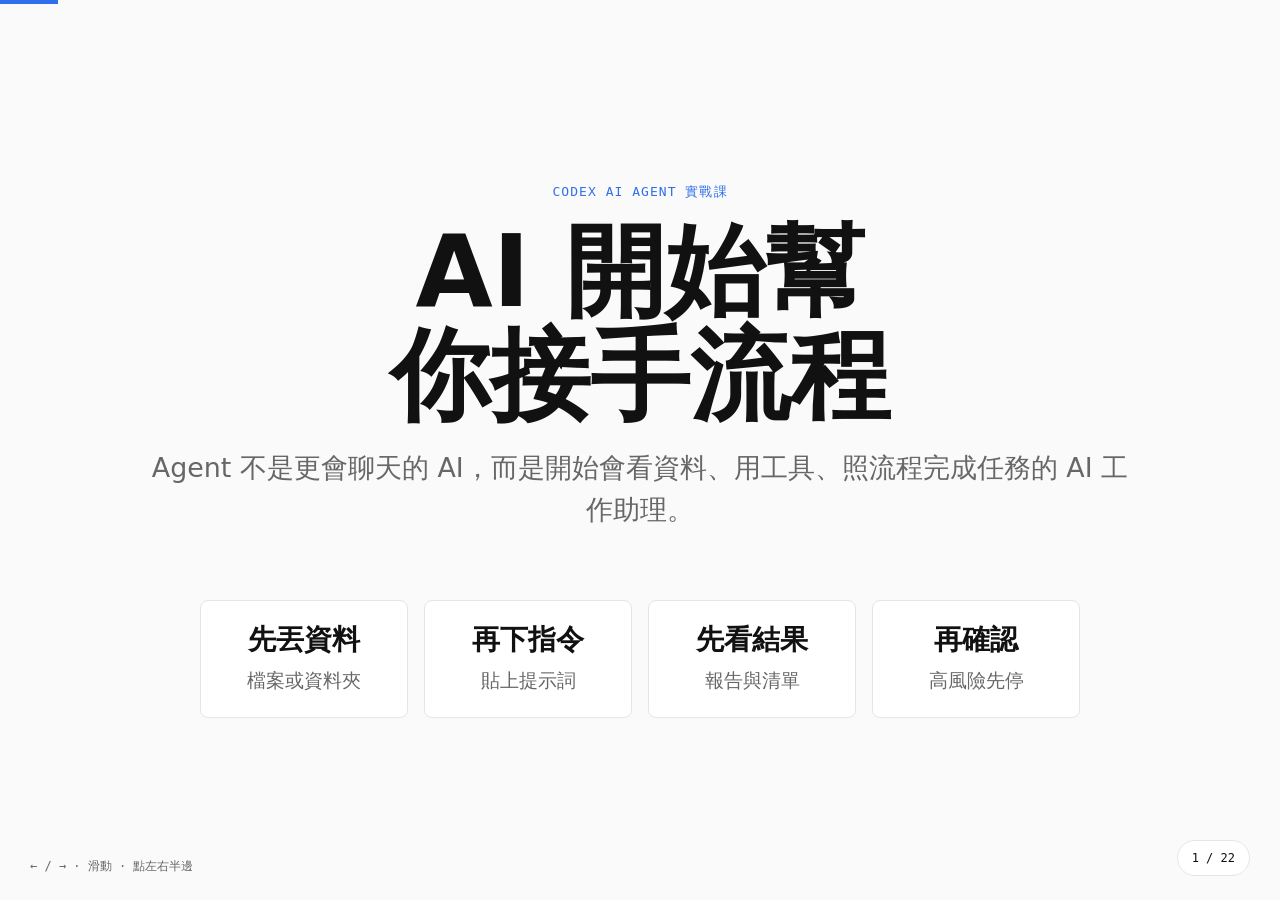
==== commit 8da6280a: "trim course deck to Codex intro" ====
--- a/index.html
+++ b/index.html
@@ -774,562 +774,6 @@
                   "把 MD 講成筆記，把 HTML 講成網頁。",
                   "不要教語法，點到為止。"
             ]
-      },
-      {
-            "kind": "concept",
-            "theme": "light",
-            "label": "23 課堂素材包",
-            "eyebrow": "開始實作",
-            "title": "今天每個練習，都是 AI Agent 駕訓班的一站。",
-            "lead": "請打開桌面：Codex課堂實作素材包。先開「第00步_先開我_AI Agent駕訓班.html」，每一站都會告訴你丟什麼、貼什麼、做到什麼算完成。",
-            "points": [
-                  [
-                        "Agent",
-                        "整台車，負責把任務跑完。"
-                  ],
-                  [
-                        "LLM",
-                        "引擎，決定理解與推理能力。"
-                  ],
-                  [
-                        "安全邊界",
-                        "煞車，高風險先停。"
-                  ]
-            ],
-            "notes": [
-                  "現場請大家確認桌面有素材包。",
-                  "用駕訓班比喻帶學生進入七個練習。"
-            ]
-      },
-      {
-            "kind": "table",
-            "theme": "light",
-            "label": "24 七個練習總表",
-            "eyebrow": "先丟，再貼",
-            "title": "每一題都有作品，不只是操作。",
-            "rows": [
-                  [
-                        "練習一",
-                        "作品：整理建議報告。能力：建立工作秩序。"
-                  ],
-                  [
-                        "練習二",
-                        "作品：主管會報摘要。能力：把資料變決策。"
-                  ],
-                  [
-                        "練習三",
-                        "作品：會計複核清單。能力：找風險疑點。"
-                  ],
-                  [
-                        "練習四",
-                        "作品：行政待辦名單。能力：把名單變行動。"
-                  ],
-                  [
-                        "練習五",
-                        "作品：Word 摘要 + PPT 大綱。能力：跨 Office 工作流。"
-                  ],
-                  [
-                        "練習六",
-                        "作品：問題排查清單。能力：讓 Agent 診斷電腦問題。"
-                  ],
-                  [
-                        "練習七",
-                        "作品：清理建議表。能力：安全盤點，不亂刪。"
-                  ]
-            ],
-            "notes": [
-                  "這張要讓學員拍照也可以。"
-            ]
-      },
-      {
-            "kind": "table",
-            "theme": "light",
-            "label": "25 今天會看到的畫面",
-            "eyebrow": "畫面確認",
-            "title": "不用每個人的結果一樣，重點是會問、會看、會煞車。",
-            "rows": [
-                  [
-                        "Codex 安裝與登入",
-                        "前面教案已經有畫面，這段照老師投影片，不需要重新準備。"
-                  ],
-                  [
-                        "素材包與任務卡",
-                        "要會打開第 00 步入口、七站資料夾、第 06 站任務卡、第 07 站任務卡。"
-                  ],
-                  [
-                        "電腦故障排查",
-                        "每台電腦狀況不同，結果不用一樣；重點是把症狀講清楚，讓 Agent 問問題、排查、給低風險步驟。"
-                  ],
-                  [
-                        "C 槽安全清理",
-                        "每台電腦檔案不同，結果不用一樣；課堂只用假資料練習盤點，不直接刪檔。"
-                  ],
-                  [
-                        "安全煞車",
-                        "刪除、下載、關防毒、改系統設定，都要先停下來問人。"
-                  ]
-            ],
-            "notes": [
-                  "這張給學生看，避免以為要跟老師截圖或結果完全相同。"
-            ]
-      },
-      {
-            "kind": "action",
-            "theme": "light",
-            "label": "26 素材包根目錄",
-            "eyebrow": "素材包畫面",
-            "title": "先看到第 00 步和七個站點。",
-            "img": "course_pack_00_root.png",
-            "say": "這是學生桌面素材包打開後的樣子。",
-            "doText": "先確認自己有第 00 步入口和 01 到 07 站資料夾。",
-            "success": "看得到第 00 步與七站資料夾。",
-            "caution": "不要從老師補充資料開始操作。",
-            "notes": []
-      },
-      {
-            "kind": "action",
-            "theme": "light",
-            "label": "27 AI Agent 駕訓班入口",
-            "eyebrow": "素材包畫面",
-            "title": "第 00 步先開這一頁。",
-            "img": "course_pack_00_dashboard.png",
-            "say": "這頁是整堂課的導航，不是普通說明書。",
-            "doText": "先看 Agent、LLM、Token、Skill、安全邊界，再進入各站。",
-            "success": "知道先丟資料、再貼提示詞、高風險先煞車。",
-            "caution": "不用背名詞，重點是知道怎麼交辦。",
-            "notes": []
-      },
-      {
-            "kind": "action",
-            "theme": "light",
-            "label": "28 第 01 站資料夾",
-            "eyebrow": "素材包畫面",
-            "title": "整理車庫：混亂資料夾。",
-            "img": "course_pack_01_folder.png",
-            "say": "第一站練習電腦資料整理。",
-            "doText": "給 Codex 整個資料夾路徑，先盤點，不要刪檔。",
-            "success": "產出整理建議報告。",
-            "caution": "不確定的檔案先放待確認。",
-            "notes": []
-      },
-      {
-            "kind": "action",
-            "theme": "light",
-            "label": "29 第 02 站資料夾",
-            "eyebrow": "素材包畫面",
-            "title": "會報導航：Excel 銷售月報。",
-            "img": "course_pack_02_folder.png",
-            "say": "第二站練習把 Excel 數字變成會報摘要。",
-            "doText": "丟 Excel 練習檔，再貼提示詞。",
-            "success": "產出主管會報摘要。",
-            "caution": "不要只叫 AI 整理表格，要指定主管要看的重點。",
-            "notes": []
-      },
-      {
-            "kind": "action",
-            "theme": "light",
-            "label": "30 第 03 站資料夾",
-            "eyebrow": "素材包畫面",
-            "title": "風險煞車：Excel 會計複核。",
-            "img": "course_pack_03_folder.png",
-            "say": "第三站練習讓 Agent 找會計疑點。",
-            "doText": "丟支出與收據練習檔，請它列疑似重複、缺資料、異常。",
-            "success": "產出會計複核清單。",
-            "caution": "疑點不是結論，正式資料要人工確認。",
-            "notes": []
-      },
-      {
-            "kind": "action",
-            "theme": "light",
-            "label": "31 第 04 站資料夾",
-            "eyebrow": "素材包畫面",
-            "title": "路線規劃：學員名單。",
-            "img": "course_pack_04_folder.png",
-            "say": "第四站練習把名單變成行政待辦。",
-            "doText": "丟學員名單，請 Agent 找未繳費、未出席、未交作業。",
-            "success": "產出行政待辦名單。",
-            "caution": "不要只叫 AI 看名單，要叫它列下一步。",
-            "notes": []
-      },
-      {
-            "kind": "action",
-            "theme": "light",
-            "label": "32 第 05 站資料夾",
-            "eyebrow": "素材包畫面",
-            "title": "連續駕駛：Word 與 PPT。",
-            "img": "course_pack_05_folder.png",
-            "say": "第五站練習跨 Office 工作流。",
-            "doText": "先丟 Word 練習檔，請 Agent 產出主管摘要與 PPT 大綱。",
-            "success": "產出一頁摘要與 6 頁簡報大綱。",
-            "caution": "PPT 不要塞滿字，每頁只放一個主題。",
-            "notes": []
-      },
-      {
-            "kind": "action",
-            "theme": "light",
-            "label": "33 第 06 站資料夾",
-            "eyebrow": "素材包畫面",
-            "title": "故障排查：電腦問題診斷。",
-            "img": "course_pack_06_folder.png",
-            "say": "第六站練習電腦變慢、過熱、當機時怎麼請 Agent 排查並解決。",
-            "doText": "不用先丟檔案，先描述症狀、時間、錯誤訊息。",
-            "success": "產出問題排查清單與低風險解決步驟。",
-            "caution": "不要一開始就叫 AI 刪檔、下載工具、關防毒或改系統設定。",
-            "notes": []
-      },
-      {
-            "kind": "action",
-            "theme": "light",
-            "label": "34 第 07 站資料夾",
-            "eyebrow": "素材包畫面",
-            "title": "安全煞車：C 槽假資料。",
-            "img": "course_pack_07_folder.png",
-            "say": "第七站練習讓 Agent 做 C 槽清理前的安全盤點。",
-            "doText": "只給假資料夾路徑，不碰真實 C 槽。",
-            "success": "產出清理建議表。",
-            "caution": "AI 只做建議，不直接刪。",
-            "notes": []
-      },
-      {
-            "kind": "concept",
-            "theme": "light",
-            "label": "35 練習一 檔案整理",
-            "eyebrow": "練習一",
-            "title": "知識點：整理資料不是清垃圾，是建立工作秩序。",
-            "lead": "台上先講：AI 整理電腦資料要分三步，先盤點、再分類、最後才確認動作。不能一開始就叫它刪。",
-            "points": [
-                  [
-                        "上一堂連結",
-                        "AI 做內容；這堂 AI 整理內容。"
-                  ],
-                  [
-                        "作品",
-                        "整理建議報告。"
-                  ],
-                  [
-                        "避坑",
-                        "不要一開始叫 AI 刪檔。"
-                  ]
-            ],
-            "notes": [
-                  "老師講法：今天不是教你按資料夾，而是教你把整理規則講清楚。",
-                  "示範複製資料夾路徑。"
-            ]
-      },
-      {
-            "kind": "prompt",
-            "theme": "dark",
-            "label": "36 練習一 提示詞",
-            "eyebrow": "請學員貼上",
-            "title": "整理資料夾提示詞",
-            "code": "請幫我整理這個資料夾。先不要移動或刪除任何檔案。請先列出檔案類型、可能用途、建議分類資料夾，並告訴我哪些檔案需要人工確認。",
-            "notes": []
-      },
-      {
-            "kind": "check",
-            "theme": "dark",
-            "label": "37 練習一 驗收",
-            "eyebrow": "完成標準",
-            "title": "看見報告，才算完成。",
-            "items": [
-                  "Codex 先列出檔案類型",
-                  "Codex 說明哪些檔案需要人工確認",
-                  "沒有刪除任何檔案",
-                  "老師確認後才移動或分類"
-            ],
-            "footer": "不確定，就放待確認。",
-            "notes": []
-      },
-      {
-            "kind": "concept",
-            "theme": "light",
-            "label": "38 練習二 Excel 會報",
-            "eyebrow": "練習二",
-            "title": "知識點：Excel 不是只有表格，是會報語言。",
-            "lead": "台上先講：主管不想看一整張明細，主管要看總數、排名、異常、下一步。AI 的價值是把資料轉成決策摘要。",
-            "points": [
-                  [
-                        "上一堂連結",
-                        "AI 做海報文案；這堂 AI 做經營摘要。"
-                  ],
-                  [
-                        "作品",
-                        "主管會報摘要。"
-                  ],
-                  [
-                        "避坑",
-                        "沒指定讀者，AI 只會整理表格。"
-                  ]
-            ],
-            "notes": []
-      },
-      {
-            "kind": "prompt",
-            "theme": "dark",
-            "label": "39 練習二 提示詞",
-            "eyebrow": "請學員貼上",
-            "title": "Excel 會報提示詞",
-            "code": "請幫我分析這份 Excel 銷售月報，但不要修改原始工作表。請另外建立或規劃一個「會報摘要」，包含本月總營收、總銷售數量、前 5 名商品、表現最好的通路、需要注意的異常、給主管看的 5 句白話摘要。",
-            "notes": []
-      },
-      {
-            "kind": "concept",
-            "theme": "light",
-            "label": "40 練習三 Excel 會計",
-            "eyebrow": "練習三",
-            "title": "知識點：會計情境裡，AI 是複核助手，不是會計師。",
-            "lead": "台上先講：AI 可以幫你找疑似重複、缺發票、金額異常，但正式申報、稅務判斷、付款決定，一定是人確認。",
-            "points": [
-                  [
-                        "上一堂連結",
-                        "AI 幫你產出；這堂 AI 幫你檢查。"
-                  ],
-                  [
-                        "作品",
-                        "會計複核清單。"
-                  ],
-                  [
-                        "避坑",
-                        "疑點不是結論，正式判斷仍由人做。"
-                  ]
-            ],
-            "notes": [
-                  "強調不是正式會計判斷。"
-            ]
-      },
-      {
-            "kind": "prompt",
-            "theme": "dark",
-            "label": "41 練習三 提示詞",
-            "eyebrow": "請學員貼上",
-            "title": "Excel 會計提示詞",
-            "code": "請幫我檢查這份支出表，但不要替我做正式會計判斷。請找出疑似重複付款、金額異常、缺少發票號碼、用途不清楚、尚未付款，並用表格列出原始列號、問題類型、原因、建議我怎麼確認。",
-            "notes": []
-      },
-      {
-            "kind": "concept",
-            "theme": "light",
-            "label": "42 練習四 學員名單",
-            "eyebrow": "練習四",
-            "title": "知識點：名單管理不是看名單，是找下一步。",
-            "lead": "台上先講：行政工作最常卡在資料很多，但不知道今天要先處理誰。AI 可以把名單變成待辦清單。",
-            "points": [
-                  [
-                        "上一堂連結",
-                        "AI 產生內容；這堂 AI 產生行動清單。"
-                  ],
-                  [
-                        "作品",
-                        "行政待辦名單。"
-                  ],
-                  [
-                        "避坑",
-                        "不要只叫 AI 看名單，要叫它列下一步。"
-                  ]
-            ],
-            "notes": []
-      },
-      {
-            "kind": "prompt",
-            "theme": "dark",
-            "label": "43 練習四 提示詞",
-            "eyebrow": "請學員貼上",
-            "title": "學員名單提示詞",
-            "code": "請幫我整理這份學員名單。請列出未繳費、未交作業、請假、需要協助的學員，並建議分組與課後追蹤清單。",
-            "notes": []
-      },
-      {
-            "kind": "concept",
-            "theme": "light",
-            "label": "44 練習五 Word PPT",
-            "eyebrow": "練習五",
-            "title": "知識點：Office 串起來，才是完整工作流。",
-            "lead": "台上先講：Excel 是數字，Word 是說明，PPT 是上台報告。AI 最好用的地方，是把同一份資料轉成不同輸出。",
-            "points": [
-                  [
-                        "上一堂連結",
-                        "AI 做單張圖；這堂 AI 做完整簡報流程。"
-                  ],
-                  [
-                        "作品",
-                        "Word 摘要 + PPT 大綱。"
-                  ],
-                  [
-                        "避坑",
-                        "PPT 不要塞滿字，先做摘要。"
-                  ]
-            ],
-            "notes": []
-      },
-      {
-            "kind": "prompt",
-            "theme": "dark",
-            "label": "45 練習五 提示詞",
-            "eyebrow": "請學員貼上",
-            "title": "Word 與 PPT 提示詞",
-            "code": "請根據剛剛 Excel 的會報摘要，幫我寫一份一頁 Word 主管摘要。接著請把這份主管摘要規劃成 6 頁 PPT，每頁最多 3 個重點，先給我大綱，不要做複雜設計。",
-            "notes": []
-      },
-      {
-            "kind": "concept",
-            "theme": "light",
-            "label": "46 練習六 故障排查",
-            "eyebrow": "練習六",
-            "title": "知識點：電腦出問題時，先請 Agent 排查，不要亂按。",
-            "lead": "台上先講：這站教學生電腦變慢、過熱、當機、找不到檔案、Office 打不開時，怎麼把症狀講清楚，讓 Agent 先排查原因，再在低風險範圍內一步步解決。",
-            "points": [
-                  [
-                        "情境",
-                        "電腦變慢、過熱、當機、檔案找不到、Office 開不了、瀏覽器異常。"
-                  ],
-                  [
-                        "作品",
-                        "問題排查清單 + 低風險解決步驟。"
-                  ],
-                  [
-                        "避坑",
-                        "不要一開始就叫 AI 刪檔、下載工具、關防毒或改系統設定。"
-                  ]
-            ],
-            "notes": []
-      },
-      {
-            "kind": "prompt",
-            "theme": "dark",
-            "label": "47 練習六 提示詞",
-            "eyebrow": "請學員貼上",
-            "title": "電腦問題排查與解決提示詞",
-            "code": "我的電腦現在遇到一個問題，可能是變慢、過熱、當機、檔案找不到、Office 打不開或 Chrome 異常。請先不要刪除、下載、關閉防毒或修改系統設定。請先問我 3 到 5 個必要問題，確認症狀、發生時間、影響範圍、最近是否安裝新軟體或移動檔案。接著請列出可能原因，並依照「低風險可先做」「需要我確認」「不要自己做」三類給我解決步驟。每一步請說明目的、怎麼做、做完要觀察什麼。",
-            "notes": []
-      },
-      {
-            "kind": "concept",
-            "theme": "dark",
-            "label": "48 手機連 Codex",
-            "eyebrow": "延伸示範",
-            "title": "手機是遙控器，電腦才是工作主機。",
-            "lead": "手機可以看進度、補指令、批准低風險下一步；但真正執行檔案、瀏覽器、Office 的仍是電腦端 Codex。",
-            "points": [
-                  [
-                        "手機",
-                        "看進度、補指令。"
-                  ],
-                  [
-                        "電腦",
-                        "執行任務。"
-                  ],
-                  [
-                        "安全",
-                        "看不清楚就不要批准。"
-                  ]
-            ],
-            "notes": []
-      },
-      {
-            "kind": "prompt",
-            "theme": "dark",
-            "label": "49 手機提示詞",
-            "eyebrow": "請學員貼上",
-            "title": "手機遠端狀態提示詞",
-            "code": "我現在用手機遠端查看 Codex。請先回報目前在哪一台電腦、工作資料夾是哪裡、任務進度到哪裡、需要我確認什麼。除非我明確批准，請不要刪除、覆蓋、送出表單、付款或公開發布。",
-            "notes": []
-      },
-      {
-            "kind": "concept",
-            "theme": "light",
-            "label": "50 練習七 C 槽",
-            "eyebrow": "練習七",
-            "title": "知識點：清 C 槽最重要的不是清，是不要清錯。",
-            "lead": "台上先講：AI 可以幫你盤點大檔、重複檔、暫存候選，但不能替你決定人生檔案、系統檔案要不要刪。",
-            "points": [
-                  [
-                        "上一堂連結",
-                        "AI 幫你做更快；這堂教你怎麼做得安全。"
-                  ],
-                  [
-                        "作品",
-                        "清理建議表。"
-                  ],
-                  [
-                        "避坑",
-                        "AI 說可清，不代表可以直接刪。"
-                  ]
-            ],
-            "notes": []
-      },
-      {
-            "kind": "prompt",
-            "theme": "dark",
-            "label": "51 練習七 提示詞",
-            "eyebrow": "請學員貼上",
-            "title": "C 槽安全清理提示詞",
-            "code": "請幫我檢查這個假資料夾裡有哪些檔案可能可以清理。請注意：不要刪除任何檔案，不要移動任何檔案，只做清單，分成「可能可清」、「需要人工確認」、「不要碰」，並說明原因。",
-            "notes": []
-      },
-      {
-            "kind": "check",
-            "theme": "dark",
-            "label": "52 一定要人工確認",
-            "eyebrow": "安全邊界",
-            "title": "這些事情，不交給 AI 自動處理。",
-            "items": [
-                  "刪除檔案",
-                  "覆蓋檔案",
-                  "移動大量檔案",
-                  "送出表單",
-                  "付款、訂閱、下單",
-                  "下載陌生軟體",
-                  "客戶個資與會計正式資料"
-            ],
-            "footer": "AI 可以代做流程，但不能代替你做風險決定。",
-            "notes": []
-      },
-      {
-            "kind": "table",
-            "theme": "light",
-            "label": "53 常見卡關",
-            "eyebrow": "現場救援",
-            "title": "卡住時，不要亂按。",
-            "rows": [
-                  [
-                        "找不到檔案",
-                        "回桌面，打開 Codex課堂實作素材包。"
-                  ],
-                  [
-                        "不知道丟哪個",
-                        "看檔名是否有「丟給Codex」。"
-                  ],
-                  [
-                        "畫面不同",
-                        "請 Codex 回報目前在哪個資料夾。"
-                  ],
-                  [
-                        "要刪檔",
-                        "先停，問老師。"
-                  ],
-                  [
-                        "結果太長",
-                        "請 Codex 用表格摘要。"
-                  ]
-            ],
-            "notes": []
-      },
-      {
-            "kind": "check",
-            "theme": "light",
-            "label": "54 今日成果檢查",
-            "eyebrow": "收尾",
-            "title": "今天完成什麼？",
-            "items": [
-                  "能登入 Codex",
-                  "知道先丟檔案，再輸入提示詞",
-                  "完成資料夾盤點",
-                  "完成 Excel 會報或複核",
-                  "完成 Word/PPT 大綱",
-                  "完成電腦問題排查與低風險解決步驟",
-                  "知道 C 槽不能亂刪"
-            ],
-            "notes": []
       }
 ];
 
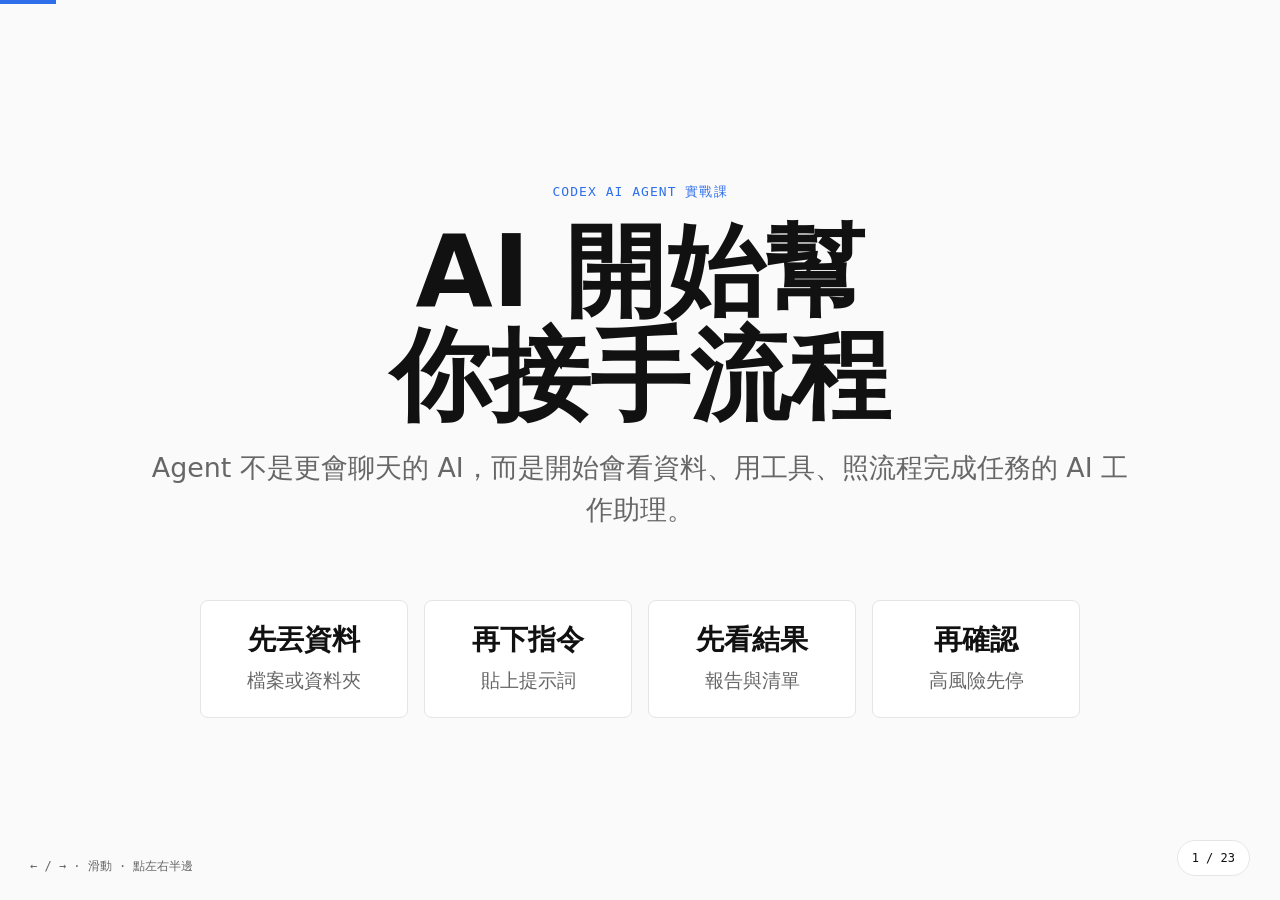
==== commit 4b06af3a: "Move intermission slide to page 11" ====
--- a/index.html
+++ b/index.html
@@ -512,9 +512,36 @@
             ]
       },
       {
-            "kind": "action",
-            "theme": "light",
-            "label": "11 安裝進行中",
+            "kind": "concept",
+            "theme": "dark center",
+            "label": "11 中場休息",
+            "eyebrow": "Break Time",
+            "title": "中場休息時間",
+            "lead": "先讓安裝進度跑完，也讓大家確認畫面有沒有跟上。休息回來，我們再繼續登入與認識 Codex 主畫面。",
+            "points": [
+                  [
+                        "先休息",
+                        "喝水、上洗手間、整理桌面。"
+                  ],
+                  [
+                        "順手確認",
+                        "Codex 安裝程式是否還在跑，或是否已經開啟。"
+                  ],
+                  [
+                        "有問題先舉手",
+                        "卡在下載、安裝或安全提示的同學，這時候請助教協助。"
+                  ]
+            ],
+            "notes": [
+                  "這頁放在第 11 頁，剛好接在儲存與安裝後。",
+                  "休息時間讓安裝較慢的電腦追上進度。",
+                  "回來後從安裝完成 / 登入流程繼續。"
+            ]
+      },
+      {
+            "kind": "action",
+            "theme": "light",
+            "label": "12 安裝進行中",
             "eyebrow": "操作 05",
             "title": "等待 Codex 安裝完成",
             "img": "06_installing.png",
@@ -532,7 +559,7 @@
       {
             "kind": "action",
             "theme": "light",
-            "label": "12 ChatGPT OAuth 登入",
+            "label": "13 ChatGPT OAuth 登入",
             "eyebrow": "操作 06",
             "title": "用 ChatGPT / OpenAI 帳號登入",
             "img": "07_codex_login_page.png",
@@ -550,7 +577,7 @@
       {
             "kind": "action",
             "theme": "light",
-            "label": "13 登入成功",
+            "label": "14 登入成功",
             "eyebrow": "操作 07",
             "title": "確認登入完成",
             "img": "10_login_success.png",
@@ -559,7 +586,7 @@
             "success": "能開始輸入第一句指令。",
             "caution": "不要把登入畫面截圖分享給陌生人。",
             "notes": [
-                  "這裡給學員一個小休息點。",
+                  "休息已在第 11 頁完成，這裡只確認登入狀態。",
                   "確認大家都已進入 Codex。",
                   "下一步才開始說主畫面。",
                   "轉場到 Codex 主畫面。"
@@ -568,7 +595,7 @@
       {
             "kind": "action",
             "theme": "light",
-            "label": "14 Codex 主畫面",
+            "label": "15 Codex 主畫面",
             "eyebrow": "操作 08",
             "title": "認識任務開始的位置",
             "img": "11_codex_main_clean.png",
@@ -586,7 +613,7 @@
       {
             "kind": "action",
             "theme": "light",
-            "label": "15 左側選單",
+            "label": "16 左側選單",
             "eyebrow": "操作 09",
             "title": "新聊天、搜尋、外掛、專案",
             "img": "14_left_sidebar.png",
@@ -604,7 +631,7 @@
       {
             "kind": "action",
             "theme": "light",
-            "label": "16 模型與智慧功能",
+            "label": "17 模型與智慧功能",
             "eyebrow": "操作 10",
             "title": "模型、智慧功能與速度",
             "img": "15_model_reasoning_speed_menu.png",
@@ -622,7 +649,7 @@
       {
             "kind": "action",
             "theme": "light",
-            "label": "17 權限選擇",
+            "label": "18 權限選擇",
             "eyebrow": "操作 11",
             "title": "權限越高，越需要確認",
             "img": "17_permission_menu.png",
@@ -641,7 +668,7 @@
       {
             "kind": "action",
             "theme": "light",
-            "label": "18 追求目標不列入",
+            "label": "19 追求目標不列入",
             "eyebrow": "穩定性提醒",
             "title": "追求目標目前不穩定",
             "img": "33_goal_toggle_unavailable_or_unstable.png",
@@ -660,7 +687,7 @@
       {
             "kind": "table",
             "theme": "light",
-            "label": "19 AI 名詞地圖",
+            "label": "20 AI 名詞地圖",
             "eyebrow": "先懂名詞，不背名詞",
             "title": "這堂課會碰到六個基礎概念。",
             "rows": [
@@ -697,7 +724,7 @@
       {
             "kind": "concept",
             "theme": "dark",
-            "label": "20 LLM 與 Token",
+            "label": "21 LLM 與 Token",
             "eyebrow": "引擎與油箱",
             "title": "LLM 像不同型號的引擎，Token 像油箱容量。",
             "lead": "不同 LLM 就像不同型號的引擎，有的適合長距離、有的適合精細工作；Token 則像這趟車能載多少資料。資料太多，不是 AI 壞掉，而是要分批跑。",
@@ -723,7 +750,7 @@
       {
             "kind": "concept",
             "theme": "light",
-            "label": "21 Agent 與 Skill",
+            "label": "22 Agent 與 Skill",
             "eyebrow": "從聊天到做事",
             "title": "Agent 是整台車：有引擎，也有工具、路線和煞車。",
             "lead": "只會回答問題的是聊天 AI；Agent 像一台完整的車，裝上 LLM 這顆引擎，再加上工具、流程、煞車，才可以把任務跑完。",
@@ -749,7 +776,7 @@
       {
             "kind": "table",
             "theme": "light",
-            "label": "22 Markdown 與 HTML",
+            "label": "23 Markdown 與 HTML",
             "eyebrow": "AI 最常用的兩種文字格式",
             "title": "Markdown 用來寫清楚，HTML 用來放上網頁。",
             "rows": [
